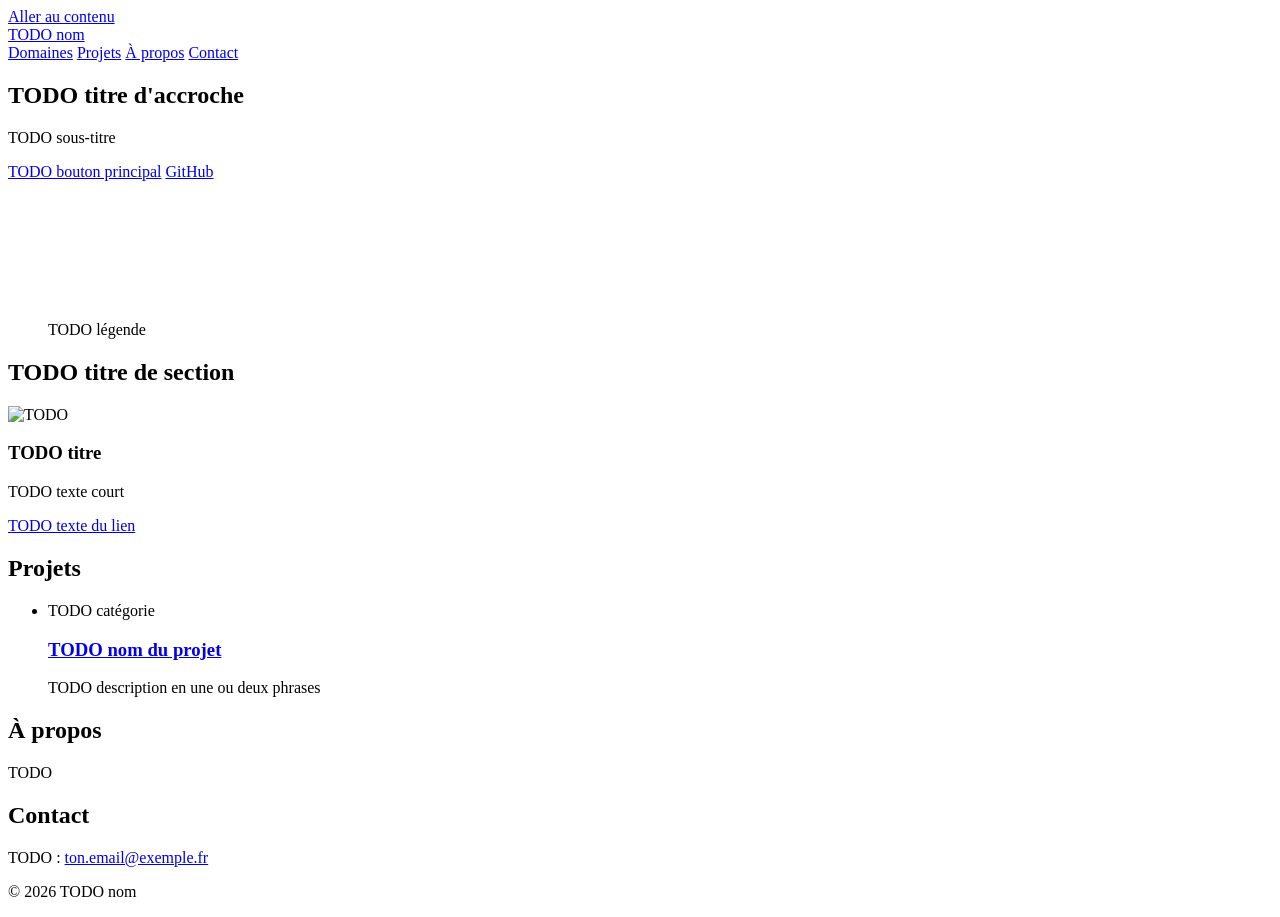
==== index.html @ 0e73bdd8 "first test interface" ====
<!DOCTYPE html>
<html lang="fr">
<head>
  <meta charset="utf-8">
  <meta name="viewport" content="width=device-width, initial-scale=1">
  <!-- TODO : remplace "Ton Prénom" et la description (max ~160 caractères) -->
  <title>Ton Prénom – Développeur C++</title>
  <meta name="description" content="TODO : une phrase qui résume ton profil.">

  <!-- Aperçu lors d'un partage de lien -->
  <meta property="og:type" content="website">
  <meta property="og:title" content="TODO">
  <meta property="og:description" content="TODO">
  <meta property="og:url" content="https://TON-PSEUDO.github.io/">
  <!-- TODO plus tard : image 1200x630 dans images/, puis décommente -->
  <!-- <meta property="og:image" content="https://TON-PSEUDO.github.io/images/apercu.png"> -->

  <link rel="icon" href="images/favicon.svg" type="image/svg+xml">
  <link rel="stylesheet" href="css/style.css">
  <script src="js/main.js" defer></script>
</head>
<body>
  <a class="skip-link" href="#contenu">Aller au contenu</a>

  <header class="site-header">
    <a class="brand" href="#top">TODO nom</a>
    <!-- Chaque href doit correspondre à l'id d'une <section> plus bas -->
    <nav aria-label="Navigation principale">
      <a href="#domaines">Domaines</a>
      <a href="#projets">Projets</a>
      <a href="#a-propos">À propos</a>
      <a href="#contact">Contact</a>
    </nav>
  </header>

  <main id="contenu">

    <!-- ===== HERO ===== -->
    <section id="top" class="hero" aria-labelledby="titre-hero">
      <div class="hero-text">
        <h1 id="titre-hero">TODO titre d'accroche</h1>
        <p class="lead">TODO sous-titre</p>
        <p class="actions">
          <a class="button" href="#projets">TODO bouton principal</a>
          <a class="button button-secondary" href="https://github.com/TON-PSEUDO" rel="noopener">GitHub</a>
        </p>
      </div>
      <figure class="hero-figure">
        <!-- Optionnel : supprime tout le <figure> si tu ne veux pas du triangle -->
        <canvas id="triangle" width="160" height="120" role="img" aria-label="TODO description du canvas"></canvas>
        <figcaption>TODO légende</figcaption>
      </figure>
    </section>

    <!-- ===== DOMAINES (blocs "feature") ===== -->
    <section id="domaines" aria-labelledby="titre-domaines">
      <h2 id="titre-domaines">TODO titre de section</h2>

      <!-- MODÈLE : copie ce bloc <article> autant de fois que nécessaire -->
      <article class="feature">
        <div class="feature-media">
          <!-- TODO : remplace src, et décris l'image dans alt -->
          <img src="images/placeholder.svg" width="1200" height="675" loading="lazy" alt="TODO">
        </div>
        <div class="feature-body">
          <h3>TODO titre</h3>
          <p>TODO texte court</p>
          <p><a class="feature-link" href="projets/TODO-slug/">TODO texte du lien</a></p>
        </div>
      </article>
      <!-- /MODÈLE -->

    </section>

    <!-- ===== PROJETS (cartes) ===== -->
    <section id="projets" aria-labelledby="titre-projets">
      <h2 id="titre-projets">Projets</h2>
      <ul class="cards">

        <!-- MODÈLE : copie ce bloc <li> autant de fois que nécessaire -->
        <li class="card">
          <p class="card-category">TODO catégorie</p>
          <h3 class="card-title"><a href="projets/TODO-slug/">TODO nom du projet</a></h3>
          <p class="card-text">TODO description en une ou deux phrases</p>
        </li>
        <!-- /MODÈLE -->

      </ul>
    </section>

    <!-- ===== À PROPOS ===== -->
    <section id="a-propos" aria-labelledby="titre-apropos">
      <h2 id="titre-apropos">À propos</h2>
      <p>TODO</p>
    </section>

    <!-- ===== CONTACT ===== -->
    <section id="contact" aria-labelledby="titre-contact">
      <h2 id="titre-contact">Contact</h2>
      <p>TODO : <a href="mailto:ton.email@exemple.fr">ton.email@exemple.fr</a></p>
    </section>
  </main>

  <footer class="site-footer">
    <!-- #year est rempli par main.js -->
    <p>© <span id="year">2026</span> TODO nom</p>
  </footer>
</body>
</html>
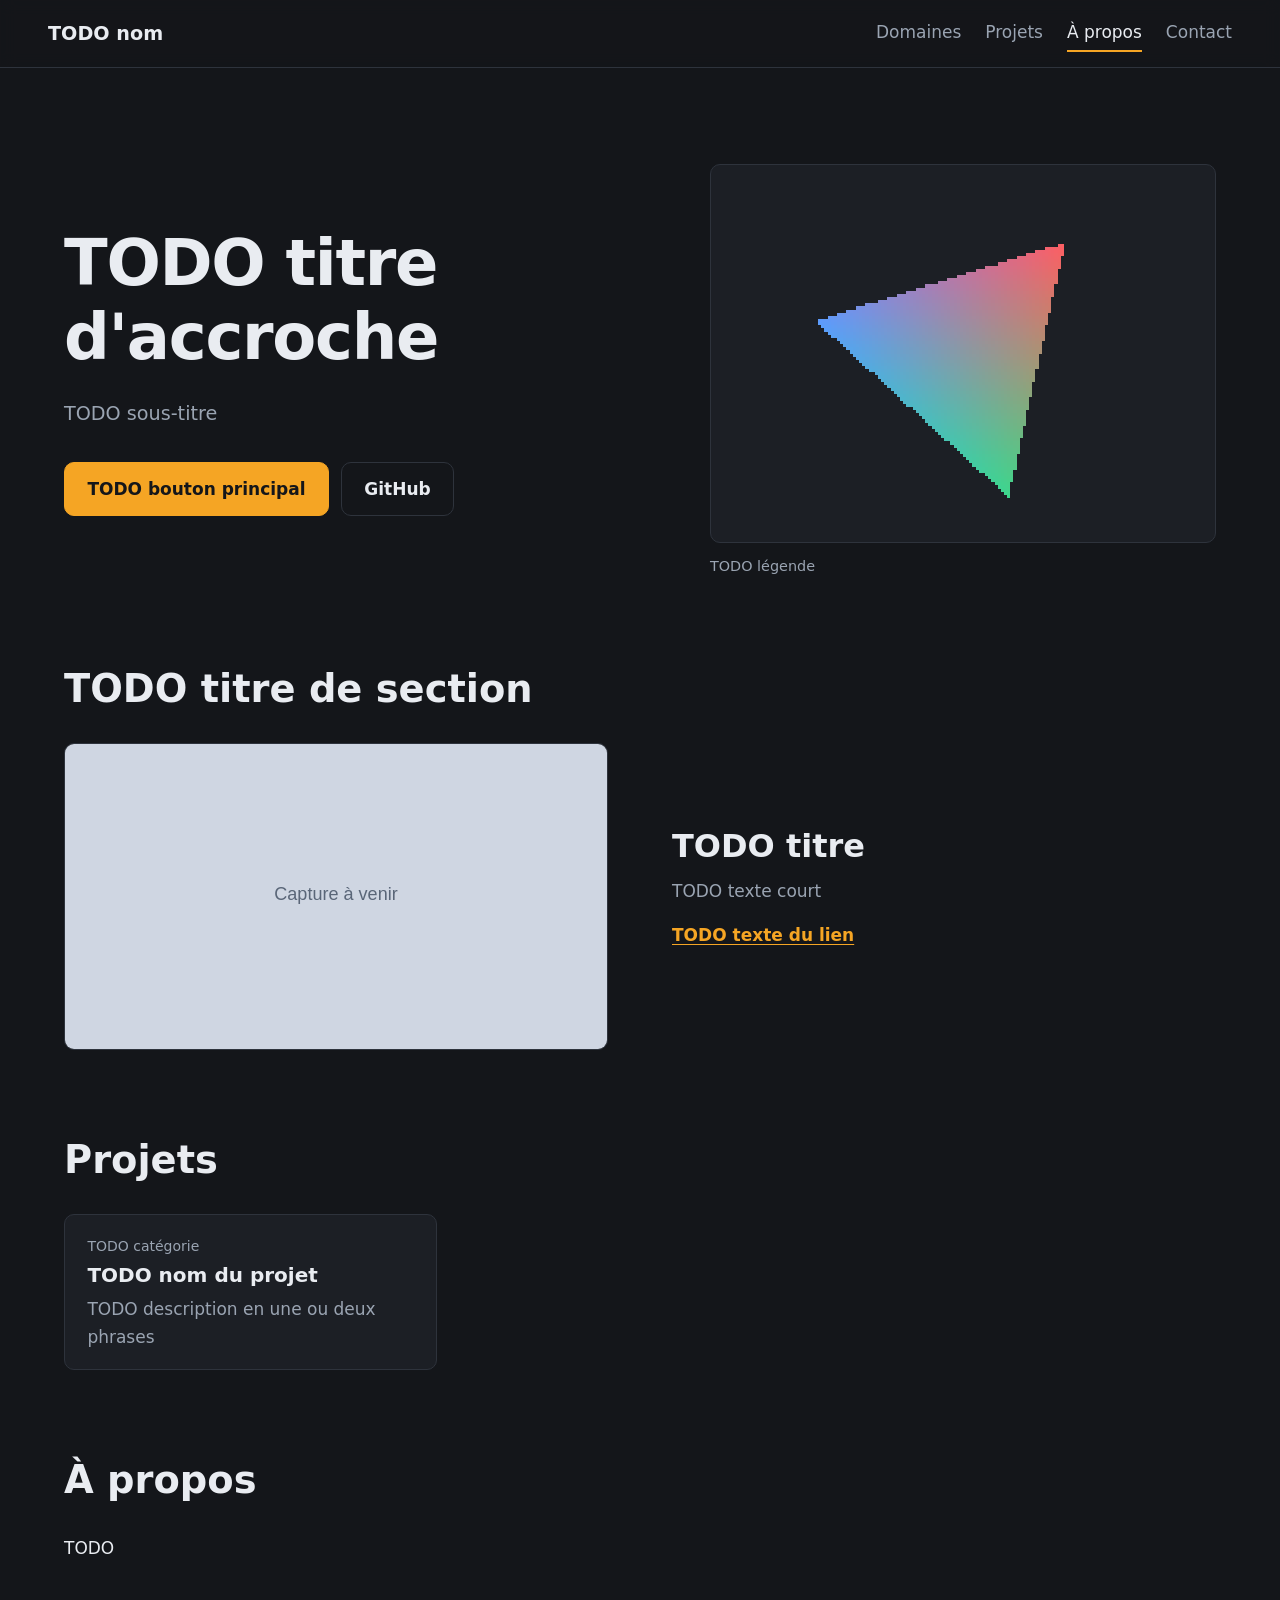
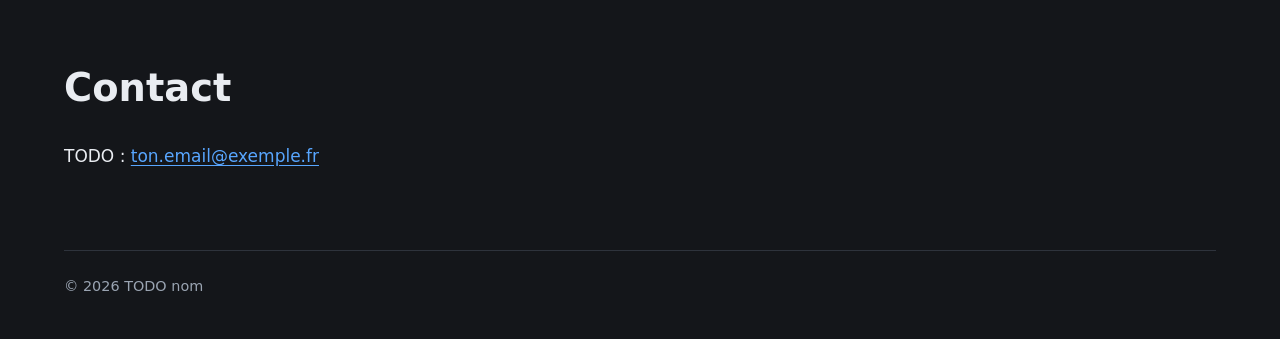
==== commit 4049a1c0: "end of general structure" ====
--- a/index.html
+++ b/index.html
@@ -65,7 +65,7 @@
         <div class="feature-body">
           <h3>TODO titre</h3>
           <p>TODO texte court</p>
-          <p><a class="feature-link" href="projets/TODO-slug/">TODO texte du lien</a></p>
+          <p><a class="feature-link" href="projets/test/index.html">TODO texte du lien</a></p>
         </div>
       </article>
       <!-- /MODÈLE -->
--- a/css/style.css
+++ b/css/style.css
@@ -0,0 +1,417 @@
+/* =====================================================================
+   PALETTE : À REMPLACER par les couleurs de ton design.
+   Tout le reste du fichier n'utilise que ces variables : change-les ici
+   et tout le site suit.
+   ===================================================================== */
+:root {
+  --bg:            #14161a;  /* fond de page */
+  --surface:       #1c1f25;  /* cartes, zones surélevées */
+  --surface-hover: #232730;  /* carte survolée */
+  --border:        #2e333c;  /* bordures et séparateurs */
+  --text:          #e9ecf1;  /* texte principal */
+  --text-muted:    #9aa4b2;  /* texte secondaire, étiquettes */
+  --accent:        #f5a524;  /* boutons, éléments importants */
+  --accent-text:   #14161a;  /* texte posé sur --accent */
+  --link:          #58a6ff;  /* liens dans le texte */
+  --focus:         #58a6ff;  /* anneau de focus clavier */
+
+  /* Couleurs des sommets du triangle (format #rrggbb, lues par main.js) */
+  --vertex-a: #ff5d62;
+  --vertex-b: #3dd68c;
+  --vertex-c: #5b9bff;
+
+  /* Typographie : polices système (aucune requête vers un serveur tiers).
+     Pour une police perso, ajoute un @font-face (fichier dans fonts/)
+     et mets son nom en premier ici. */
+  --font-display: system-ui, -apple-system, "Segoe UI", Roboto, sans-serif;
+  --font-body:    system-ui, -apple-system, "Segoe UI", Roboto, sans-serif;
+
+  /* Mise en page */
+  --gutter: clamp(1.25rem, 5vw, 3rem);
+  --max: 72rem;
+  --radius: 10px;
+}
+
+/* =====================================================================
+   BASE
+   ===================================================================== */
+*, *::before, *::after { box-sizing: border-box; }
+
+html {
+  scroll-behavior: smooth;
+  scroll-padding-top: 5rem; /* évite que l'en-tête collant masque les ancres */
+}
+
+body {
+  margin: 0;
+  background: var(--bg);
+  color: var(--text);
+  font-family: var(--font-body);
+  font-size: 1.0625rem;
+  line-height: 1.65;
+}
+
+h1, h2, h3 {
+  margin: 0;
+  font-family: var(--font-display);
+  line-height: 1.15;
+}
+
+p { margin: 0 0 1rem; }
+
+a { color: var(--link); text-underline-offset: 0.2em; }
+a:hover { text-decoration-thickness: 2px; }
+
+img { max-width: 100%; height: auto; }
+
+:focus-visible {
+  outline: 3px solid var(--focus);
+  outline-offset: 3px;
+  border-radius: 3px;
+}
+
+/* Lien d'évitement : invisible tant qu'il n'a pas le focus */
+.skip-link {
+  position: absolute;
+  left: 1rem;
+  top: -4rem;
+  z-index: 100;
+  padding: 0.6rem 1rem;
+  background: var(--accent);
+  color: var(--accent-text);
+  font-weight: 700;
+  border-radius: var(--radius);
+  text-decoration: none;
+}
+.skip-link:focus { top: 1rem; }
+
+/* =====================================================================
+   EN-TÊTE
+   ===================================================================== */
+.site-header {
+  position: sticky;
+  top: 0;
+  z-index: 10;
+  display: flex;
+  flex-wrap: wrap;
+  justify-content: space-between;
+  align-items: center;
+  gap: 0.5rem 1.5rem;
+  padding: 0.9rem var(--gutter);
+  background: color-mix(in srgb, var(--bg) 90%, transparent);
+  backdrop-filter: blur(8px);
+  border-bottom: 1px solid var(--border);
+}
+
+.brand {
+  font-family: var(--font-display);
+  font-weight: 700;
+  font-size: 1.2rem;
+  color: var(--text);
+  text-decoration: none;
+}
+
+.site-header nav { display: flex; flex-wrap: wrap; gap: 0.25rem 1.5rem; }
+
+.site-header nav a {
+  padding: 0.25rem 0;
+  color: var(--text-muted);
+  text-decoration: none;
+  border-bottom: 2px solid transparent;
+}
+.site-header nav a:hover { color: var(--text); }
+.site-header nav a[aria-current] {
+  color: var(--text);
+  border-bottom-color: var(--accent);
+}
+
+/* =====================================================================
+   MISE EN PAGE DES SECTIONS
+   ===================================================================== */
+main > section,
+.breadcrumb,
+.project-page,
+.pager {
+  width: min(100% - 2 * var(--gutter), var(--max));
+  margin-inline: auto;
+}
+
+main > section { padding-block: clamp(3rem, 7vw, 5.5rem) 0; }
+
+main > section > h2 {
+  font-size: clamp(1.7rem, 3.2vw, 2.4rem);
+  margin-bottom: 2rem;
+}
+
+/* =====================================================================
+   HERO
+   ===================================================================== */
+.hero {
+  display: grid;
+  grid-template-columns: minmax(0, 1.15fr) minmax(0, 1fr);
+  align-items: center;
+  gap: clamp(2rem, 5vw, 4rem);
+  padding-top: clamp(3rem, 8vw, 6rem); /* la classe l'emporte sur main > section */
+}
+
+.hero h1 {
+  font-size: clamp(2.2rem, 5.4vw, 4rem);
+  letter-spacing: -0.02em;
+}
+
+.lead {
+  max-width: 48ch;
+  margin: 1.5rem 0 2rem;
+  color: var(--text-muted);
+  font-size: 1.2rem;
+}
+
+.actions { display: flex; flex-wrap: wrap; gap: 0.75rem; margin: 0; }
+
+.button {
+  display: inline-block;
+  padding: 0.75rem 1.4rem;
+  background: var(--accent);
+  color: var(--accent-text);
+  font-weight: 700;
+  text-decoration: none;
+  border: 1px solid var(--accent);
+  border-radius: var(--radius);
+  transition: filter 0.15s ease;
+}
+.button:hover { filter: brightness(1.1); }
+
+.button-secondary {
+  background: transparent;
+  color: var(--text);
+  border-color: var(--border);
+}
+.button-secondary:hover { border-color: var(--text-muted); filter: none; }
+
+.hero-figure { margin: 0; }
+
+#triangle {
+  display: block;
+  width: 100%;
+  height: auto;
+  aspect-ratio: 4 / 3;
+  image-rendering: pixelated; /* garde les gros pixels nets */
+  background: var(--surface);
+  border: 1px solid var(--border);
+  border-radius: var(--radius);
+}
+
+.hero-figure figcaption {
+  margin-top: 0.75rem;
+  color: var(--text-muted);
+  font-size: 0.9rem;
+}
+
+/* =====================================================================
+   BLOCS "FEATURE" : image + texte, alternance gauche/droite
+   ===================================================================== */
+.feature {
+  display: grid;
+  grid-template-columns: repeat(2, minmax(0, 1fr));
+  align-items: center;
+  gap: clamp(1.5rem, 5vw, 4rem);
+  margin-bottom: clamp(3rem, 7vw, 5rem);
+}
+.feature:last-child { margin-bottom: 0; }
+
+/* :nth-of-type compte uniquement les <article> (le <h2> est ignoré) */
+.feature:nth-of-type(even) .feature-media { order: 2; }
+
+.feature-media img {
+  display: block;
+  width: 100%;
+  border-radius: var(--radius);
+  border: 1px solid var(--border);
+}
+
+.feature-body h3 {
+  font-size: clamp(1.5rem, 2.6vw, 2rem);
+  margin-bottom: 0.75rem;
+}
+.feature-body p { color: var(--text-muted); max-width: 52ch; }
+
+.feature-link {
+  font-weight: 700;
+  color: var(--accent);
+}
+
+/* =====================================================================
+   CARTES DE PROJETS (liste de liens, style documentation)
+   ===================================================================== */
+.cards {
+  list-style: none;
+  margin: 0;
+  padding: 0;
+  display: grid;
+  grid-template-columns: repeat(auto-fill, minmax(min(100%, 19rem), 1fr));
+  gap: 1rem;
+}
+
+.card {
+  position: relative; /* nécessaire pour étendre le lien à toute la carte */
+  padding: 1.25rem 1.4rem 1.1rem;
+  background: var(--surface);
+  border: 1px solid var(--border);
+  border-radius: var(--radius);
+  transition: border-color 0.15s ease, background-color 0.15s ease;
+}
+.card:hover,
+.card:focus-within {
+  background: var(--surface-hover);
+  border-color: var(--accent);
+}
+
+.card-category {
+  margin: 0 0 0.35rem;
+  color: var(--text-muted);
+  font-size: 0.875rem;
+}
+
+.card-title { font-size: 1.25rem; margin-bottom: 0.5rem; }
+.card-title a { color: var(--text); text-decoration: none; }
+.card-title a:hover { text-decoration: underline; }
+
+/* Le lien du titre couvre toute la carte : un seul lien, toute la carte cliquable */
+.card-title a::after {
+  content: "";
+  position: absolute;
+  inset: 0;
+  border-radius: var(--radius);
+}
+/* Quand le lien a le focus, l'anneau entoure la carte entière */
+.card-title a:focus-visible { outline: none; }
+.card:has(.card-title a:focus-visible) {
+  outline: 3px solid var(--focus);
+  outline-offset: 3px;
+}
+
+.card-text { margin: 0; color: var(--text-muted); }
+
+/* =====================================================================
+   PAGE PROJET
+   ===================================================================== */
+.breadcrumb { padding-top: 2rem; font-size: 0.95rem; }
+.breadcrumb ol {
+  display: flex;
+  flex-wrap: wrap;
+  gap: 0.25rem 0.6rem;
+  list-style: none;
+  margin: 0;
+  padding: 0;
+}
+.breadcrumb li + li::before {
+  content: "/";
+  margin-right: 0.6rem;
+  color: var(--text-muted);
+}
+.breadcrumb [aria-current="page"] { color: var(--text-muted); }
+
+.project-page { padding-block: 2rem 1rem; max-width: 52rem; }
+.project-page h1 { font-size: clamp(2rem, 4.5vw, 3rem); }
+.project-page h2 { font-size: 1.6rem; margin: 2.5rem 0 0.75rem; }
+.project-page figure { margin: 2rem 0; }
+.project-page figure img {
+  display: block;
+  width: 100%;
+  border: 1px solid var(--border);
+  border-radius: var(--radius);
+}
+.project-page figcaption {
+  margin-top: 0.5rem;
+  color: var(--text-muted);
+  font-size: 0.9rem;
+}
+
+.tags {
+  display: flex;
+  flex-wrap: wrap;
+  gap: 0.5rem;
+  list-style: none;
+  margin: 0 0 1rem;
+  padding: 0;
+}
+.tags li {
+  padding: 0.15rem 0.7rem;
+  border: 1px solid var(--border);
+  border-radius: 999px;
+  color: var(--text-muted);
+  font-size: 0.875rem;
+}
+
+.toc {
+  margin: 2rem 0;
+  padding: 1rem 1.4rem;
+  background: var(--surface);
+  border: 1px solid var(--border);
+  border-radius: var(--radius);
+}
+.toc-title { margin: 0 0 0.5rem; font-weight: 700; }
+.toc ol { margin: 0; padding-left: 1.2rem; }
+.toc a { color: var(--link); }
+
+.pager {
+  display: flex;
+  justify-content: space-between;
+  gap: 1rem;
+  padding-block: 2rem 0;
+}
+.pager a {
+  max-width: 48%;
+  padding: 0.8rem 1.1rem;
+  color: var(--text);
+  text-decoration: none;
+  border: 1px solid var(--border);
+  border-radius: var(--radius);
+}
+.pager a:hover { border-color: var(--accent); }
+.pager a[rel="next"] { margin-left: auto; text-align: right; }
+
+/* =====================================================================
+   PIED DE PAGE
+   ===================================================================== */
+.site-footer {
+  width: min(100% - 2 * var(--gutter), var(--max));
+  margin: clamp(3rem, 7vw, 5rem) auto 0;
+  padding: 1.5rem 0 2.5rem;
+  border-top: 1px solid var(--border);
+  color: var(--text-muted);
+  font-size: 0.9rem;
+}
+.site-footer p { margin: 0; }
+
+/* =====================================================================
+   PAGE 404
+   ===================================================================== */
+.page-404 {
+  width: min(100% - 2 * var(--gutter), 40rem);
+  margin: 20vh auto 0;
+}
+.page-404 h1 { font-size: clamp(2rem, 5vw, 3rem); margin-bottom: 1rem; }
+
+/* =====================================================================
+   MOBILE
+   ===================================================================== */
+@media (max-width: 760px) {
+  .hero { grid-template-columns: 1fr; }
+
+  .feature { grid-template-columns: 1fr; }
+  /* l'image reste toujours au-dessus du texte */
+  .feature:nth-of-type(even) .feature-media { order: 0; }
+
+  .pager { flex-direction: column; }
+  .pager a { max-width: none; }
+  .pager a[rel="next"] { margin-left: 0; text-align: left; }
+}
+
+/* =====================================================================
+   PRÉFÉRENCES UTILISATEUR
+   ===================================================================== */
+@media (prefers-reduced-motion: reduce) {
+  html { scroll-behavior: auto; }
+  * { transition: none !important; }
+}
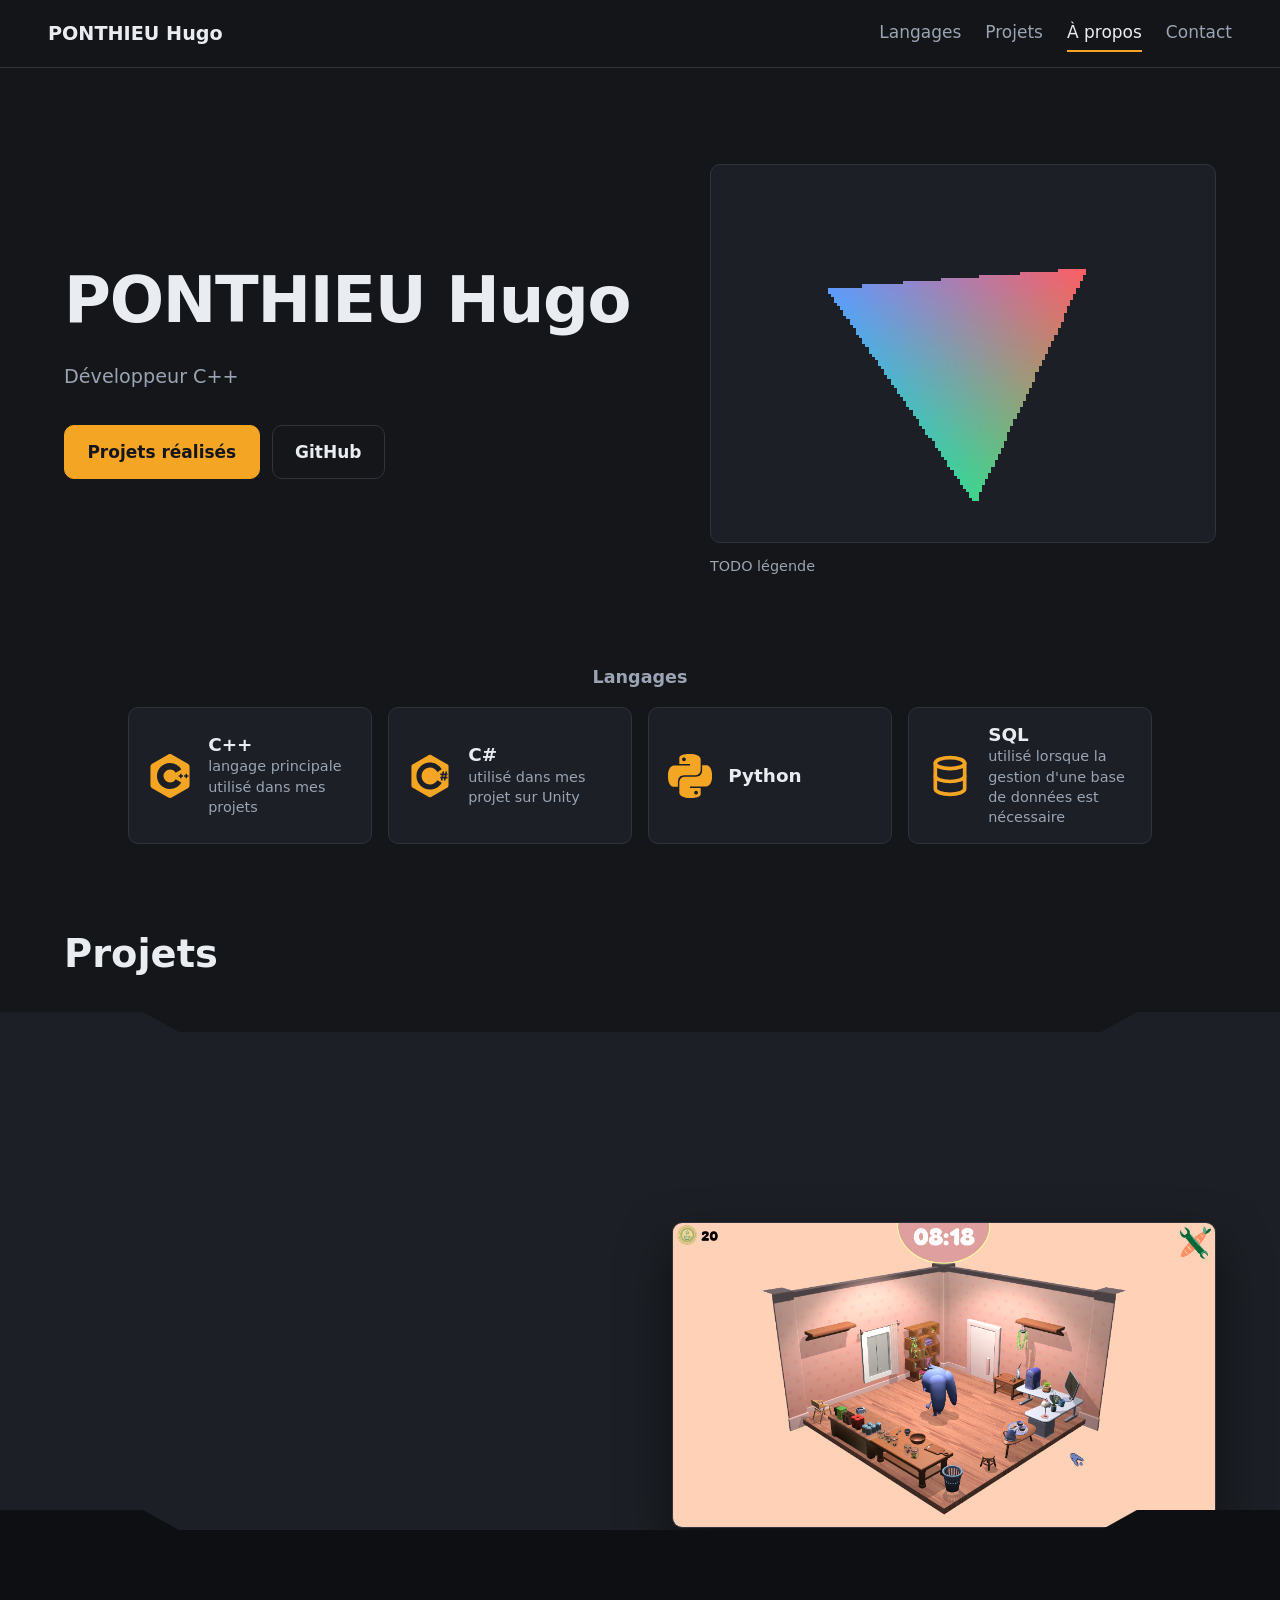
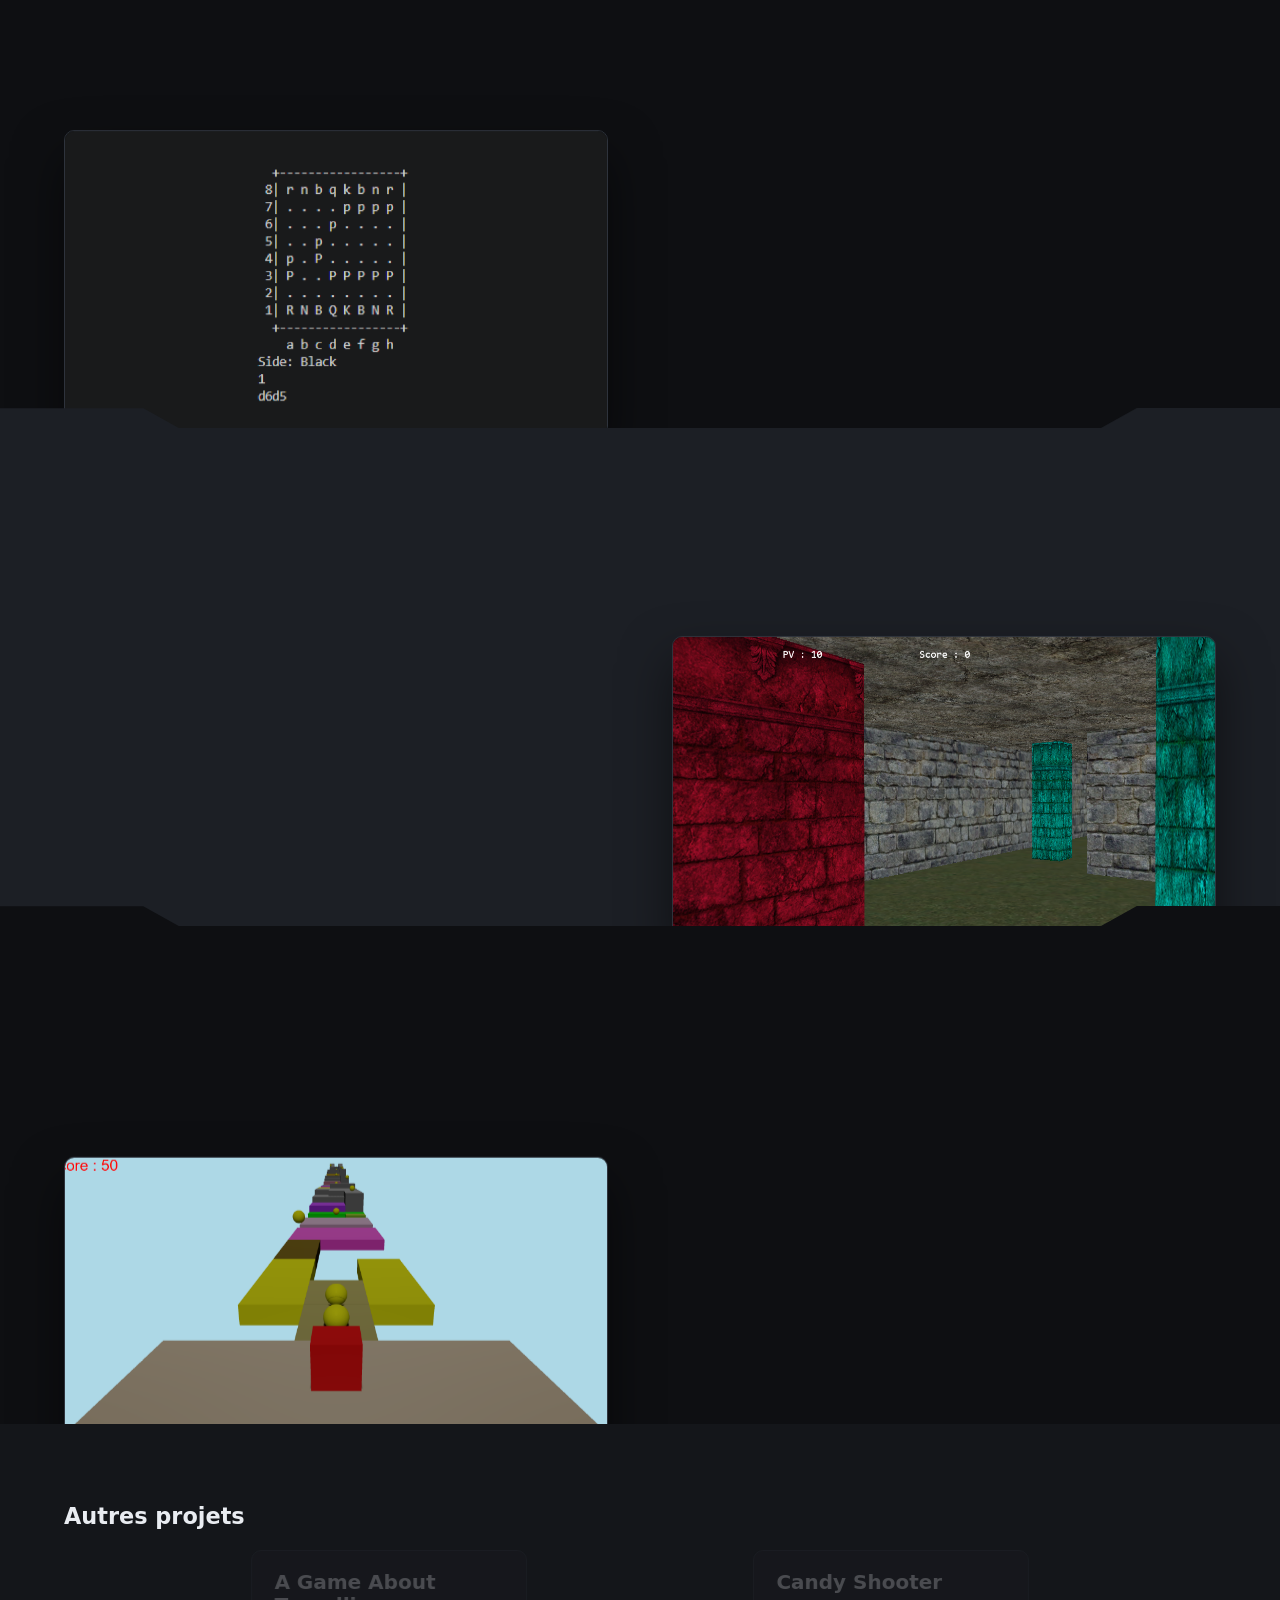
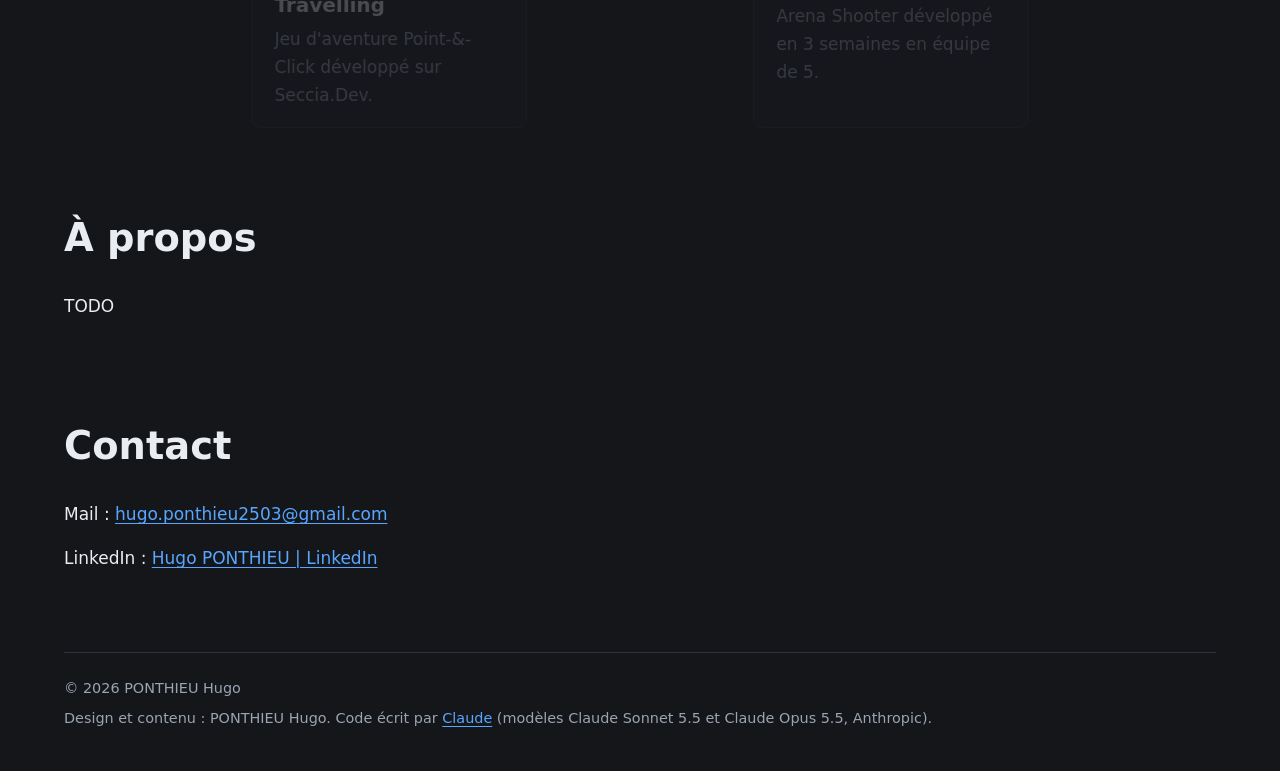
==== commit bd2a4801: "Added projects and improved design" ====
--- a/index.html
+++ b/index.html
@@ -3,15 +3,21 @@
 <head>
   <meta charset="utf-8">
   <meta name="viewport" content="width=device-width, initial-scale=1">
-  <!-- TODO : remplace "Ton Prénom" et la description (max ~160 caractères) -->
-  <title>Ton Prénom – Développeur C++</title>
-  <meta name="description" content="TODO : une phrase qui résume ton profil.">
+  <!-- Nom de la fenêtre dans le navigateur -->
+  <title>PONTHIEU Hugo – Développeur C++</title>
+  <!-- Description de la page sur Google en dessous du titre -->
+  <meta name="description" content="Portfolio d'un jeune développeur principalement C++ qui n'a pas peur d'apprendre ou de s'investir.">
+
+  <!-- Le site est sombre : barres de défilement et champs natifs en sombre aussi -->
+  <meta name="color-scheme" content="dark">
+  <!-- Couleur de la barre du navigateur sur mobile (mets la valeur de --bg) -->
+  <meta name="theme-color" content="#14161a">
 
   <!-- Aperçu lors d'un partage de lien -->
   <meta property="og:type" content="website">
-  <meta property="og:title" content="TODO">
-  <meta property="og:description" content="TODO">
-  <meta property="og:url" content="https://TON-PSEUDO.github.io/">
+  <meta property="og:title" content="Portfolio Développeur C++ - PONTHIEU Hugo">
+  <meta property="og:description" content="Portfolio d'un jeune développeur principalement C++ qui n'a pas peur d'apprendre ou de s'investir.">
+  <meta property="og:url" content="https://ponthieu-hugo.github.io/">
   <!-- TODO plus tard : image 1200x630 dans images/, puis décommente -->
   <!-- <meta property="og:image" content="https://TON-PSEUDO.github.io/images/apercu.png"> -->
 
@@ -23,10 +29,10 @@
   <a class="skip-link" href="#contenu">Aller au contenu</a>
 
   <header class="site-header">
-    <a class="brand" href="#top">TODO nom</a>
+    <a class="brand" href="#top">PONTHIEU Hugo</a>
     <!-- Chaque href doit correspondre à l'id d'une <section> plus bas -->
     <nav aria-label="Navigation principale">
-      <a href="#domaines">Domaines</a>
+      <a href="#langages">Langages</a>
       <a href="#projets">Projets</a>
       <a href="#a-propos">À propos</a>
       <a href="#contact">Contact</a>
@@ -38,11 +44,11 @@
     <!-- ===== HERO ===== -->
     <section id="top" class="hero" aria-labelledby="titre-hero">
       <div class="hero-text">
-        <h1 id="titre-hero">TODO titre d'accroche</h1>
-        <p class="lead">TODO sous-titre</p>
+        <h1 id="titre-hero">PONTHIEU Hugo</h1>
+        <p class="lead">Développeur C++</p>
         <p class="actions">
-          <a class="button" href="#projets">TODO bouton principal</a>
-          <a class="button button-secondary" href="https://github.com/TON-PSEUDO" rel="noopener">GitHub</a>
+          <a class="button" href="#projets">Projets réalisés</a>
+          <a class="button button-secondary" href="https://github.com/PONTHIEU-Hugo" rel="noopener">GitHub</a>
         </p>
       </div>
       <figure class="hero-figure">
@@ -52,58 +58,162 @@
       </figure>
     </section>
 
-    <!-- ===== DOMAINES (blocs "feature") ===== -->
-    <section id="domaines" aria-labelledby="titre-domaines">
-      <h2 id="titre-domaines">TODO titre de section</h2>
-
-      <!-- MODÈLE : copie ce bloc <article> autant de fois que nécessaire -->
-      <article class="feature">
-        <div class="feature-media">
-          <!-- TODO : remplace src, et décris l'image dans alt -->
-          <img src="images/placeholder.svg" width="1200" height="675" loading="lazy" alt="TODO">
-        </div>
-        <div class="feature-body">
-          <h3>TODO titre</h3>
-          <p>TODO texte court</p>
-          <p><a class="feature-link" href="projets/test/index.html">TODO texte du lien</a></p>
-        </div>
-      </article>
-      <!-- /MODÈLE -->
-
-    </section>
-
-    <!-- ===== PROJETS (cartes) ===== -->
+    <!-- ===== LANGAGES (juste sous le hero) ===== -->
+    <section id="langages" aria-labelledby="titre-langages">
+      <h2 id="titre-langages">Langages</h2>
+      <!-- Chaque tuile : logo + nom + une courte précision.
+           Les logos sont écrits directement ici (aucun fichier à charger) ;
+           leur couleur vient de --accent dans le CSS (fill="currentColor").
+           Le nom étant affiché en texte, le logo est décoratif (aria-hidden).
+           Pour ajouter un langage : copie un <li> et remplace le <path>
+           (SVG monochrome, par exemple sur simpleicons.org, en gardant son viewBox). -->
+      <ul class="languages">
+        <li class="language">
+          <svg class="lang-icon" aria-hidden="true" focusable="false"><use href="images/langages.svg#cpp"></use></svg>
+          <span class="language-name">C++</span>
+          <span class="language-note">langage principale utilisé dans mes projets</span>
+        </li>
+        <li class="language">
+          <svg class="lang-icon" aria-hidden="true" focusable="false"><use href="images/langages.svg#csharp"></use></svg>
+          <span class="language-name">C#</span>
+          <span class="language-note">utilisé dans mes projet sur Unity</span>
+        </li>
+        <li class="language">
+          <svg class="lang-icon" aria-hidden="true" focusable="false"><use href="images/langages.svg#python"></use></svg>
+          <span class="language-name">Python</span>
+          <span class="language-note"></span>
+          <!-- TODO: Find a utility for Python -->
+        </li>
+        <li class="language">
+          <svg class="lang-icon" aria-hidden="true" focusable="false"><use href="images/langages.svg#sql"></use></svg>
+          <span class="language-name">SQL</span>
+          <span class="language-note">utilisé lorsque la gestion d'une base de données est nécessaire</span>
+        </li>
+      </ul>
+    </section>
+
+    <!-- ===== PROJETS ===== -->
     <section id="projets" aria-labelledby="titre-projets">
       <h2 id="titre-projets">Projets</h2>
+
+      <!-- Projets phares :
+           chaque projet est une bande pleine largeur, le texte d'un côté,
+           l'image de l'autre (alternance automatique).
+           L'animation au défilement est gérée par js/main.js (classes .feature-*).
+           Toute la bande est cliquable (main.js), le vrai lien reste .feature-more a.
+           Pour en ajouter un : copie un <article class="feature">. -->
+      <div class="features">
+
+        <!-- Tea House -->
+        <article class="feature">
+          <div class="feature-inner">
+            <div class="feature-body">
+              <h3 class="feature-title">Tea House</h3>
+              <p class="feature-text">Jeu produit en 2 mois sur Unity en équipe dans le but de valider notre deuxième année</p>
+              <p class="feature-more"><a href="Projects/TeaHouse/"><span aria-hidden="true">// </span>Voir le projet<span class="visually-hidden"> : Tea House</span></a></p>
+            </div>
+            <div class="feature-media">
+              <span class="feature-flare" aria-hidden="true"></span>
+              <div class="feature-visual">
+                <img src="images/main_project/TeaHouse.webp" width="1200" height="675" loading="lazy" decoding="async"
+                     alt="TODO capture de Tea House">
+              </div>
+            </div>
+          </div>
+        </article>
+
+        <!-- Chessy (data-wip : badge "WIP" à côté du titre, à retirer une fois la page finie) -->
+        <article class="feature" data-wip>
+          <div class="feature-inner">
+            <div class="feature-body">
+              <h3 class="feature-title">Chessy </h3>
+              <p class="feature-text">DSL conçu pour l'optimisation de recherche en profondeur aux échecs </p>
+              <p class="feature-more"><a href="Projects/Chessy/"><span aria-hidden="true">// </span>Voir le projet<span class="visually-hidden"> : Chessy</span></a></p>
+            </div>
+            <div class="feature-media">
+              <span class="feature-flare" aria-hidden="true"></span>
+              <div class="feature-visual">
+                <img src="images/main_project/Chessy.webp" width="1200" height="675" loading="lazy" decoding="async"
+                     alt="TODO capture de Chessy">
+              </div>
+            </div>
+          </div>
+        </article>
+
+        <!-- HLT Engine -->
+        <article class="feature">
+          <div class="feature-inner">
+            <div class="feature-body">
+              <h3 class="feature-title">HLT Engine</h3>
+              <p class="feature-text">Moteur custom dans le but d'apprendre le rendu DirectX12 et le fonctionnement d'ECS</p>
+              <p class="feature-more"><a href="Projects/HLT_Engine/"><span aria-hidden="true">// </span>Voir le projet<span class="visually-hidden"> : HLT Engine</span></a></p>
+            </div>
+            <div class="feature-media">
+              <span class="feature-flare" aria-hidden="true"></span>
+              <div class="feature-visual">
+                <img src="images/main_project/HLT_Engine.webp" width="1200" height="675" loading="lazy" decoding="async"
+                     alt="TODO capture du rendu HLT Engine">
+              </div>
+            </div>
+          </div>
+        </article>
+
+        <!-- Runner -->
+        <article class="feature">
+          <div class="feature-inner">
+            <div class="feature-body">
+              <h3 class="feature-title">Runner</h3>
+              <p class="feature-text">Runner basique avec génération de chemin aléatoire</p>
+              <p class="feature-more"><a href="Projects/Runner/"><span aria-hidden="true">// </span>Voir le projet<span class="visually-hidden"> : Runner</span></a></p>
+            </div>
+            <div class="feature-media">
+              <span class="feature-flare" aria-hidden="true"></span>
+              <div class="feature-visual">
+                <img src="images/main_project/Runner.webp" width="1200" height="675" loading="lazy" decoding="async"
+                     alt="TODO exemple de TODO">
+              </div>
+            </div>
+          </div>
+        </article>
+
+      </div>
+
+      <!-- Autres projets : grille de boxes, la dernière ligne incomplète est centrée.
+           Le nombre de colonnes se règle avec --cols dans le CSS (.cards).
+           Pour en ajouter un : copie un <li class="card">. -->
+      <h3 class="projects-subtitle">Autres projets</h3>
       <ul class="cards">
-
-        <!-- MODÈLE : copie ce bloc <li> autant de fois que nécessaire -->
+        <!-- TODO: Find project to add in this section -->
         <li class="card">
-          <p class="card-category">TODO catégorie</p>
-          <h3 class="card-title"><a href="projets/TODO-slug/">TODO nom du projet</a></h3>
-          <p class="card-text">TODO description en une ou deux phrases</p>
-        </li>
-        <!-- /MODÈLE -->
-
+          <h4 class="card-title"><a href="Projects/A_Game_About_Travelling/">A Game About Travelling</a></h4>
+          <p class="card-text">Jeu d'aventure Point-&-Click développé sur Seccia.Dev.</p>
+        </li>
+        <li class="card">
+          <h4 class="card-title"><a href="Projects/Candy Shooter/">Candy Shooter</a></h4>
+          <p class="card-text">Arena Shooter développé en 3 semaines en équipe de 5.</p>
+        </li>
       </ul>
     </section>
 
     <!-- ===== À PROPOS ===== -->
     <section id="a-propos" aria-labelledby="titre-apropos">
       <h2 id="titre-apropos">À propos</h2>
+      <!-- TODO: Ajouter une photo ou un logo et faire une description -->
       <p>TODO</p>
     </section>
 
     <!-- ===== CONTACT ===== -->
     <section id="contact" aria-labelledby="titre-contact">
       <h2 id="titre-contact">Contact</h2>
-      <p>TODO : <a href="mailto:ton.email@exemple.fr">ton.email@exemple.fr</a></p>
+      <p>Mail : <a href="mailto:hugo.ponthieu2503@gmail.com">hugo.ponthieu2503@gmail.com</a></p>
+      <p>LinkedIn : <a href="https://www.linkedin.com/in/hugo-ponthieu-1b286b339" rel="noopener">Hugo PONTHIEU | LinkedIn</a></p>
     </section>
   </main>
 
   <footer class="site-footer">
     <!-- #year est rempli par main.js -->
-    <p>© <span id="year">2026</span> TODO nom</p>
+    <p>© <span id="year">2026</span> PONTHIEU Hugo</p>
+    <p class="credit">Design et contenu : PONTHIEU Hugo. Code écrit par <a href="https://www.anthropic.com/claude" rel="noopener">Claude</a> (modèles Claude Sonnet 5.5 et Claude Opus 5.5, Anthropic).</p>
   </footer>
 </body>
-</html>
+</html>
--- a/css/style.css
+++ b/css/style.css
@@ -15,14 +15,21 @@
   --link:          #58a6ff;  /* liens dans le texte */
   --focus:         #58a6ff;  /* anneau de focus clavier */
 
+  /* Projets phares (bandes pleine largeur) */
+  --band-a:        var(--surface); /* fond des bandes 1, 3, 5... */
+  --band-b:        color-mix(in srgb, var(--bg) 70%, #000); /* fond des bandes 2, 4, 6... */
+  --feature-title: var(--accent);  /* grand titre en capitales */
+  --flare:         #22c3d6;        /* halo lumineux derrière l'image */
+
   /* Couleurs des sommets du triangle (format #rrggbb, lues par main.js) */
   --vertex-a: #ff5d62;
   --vertex-b: #3dd68c;
   --vertex-c: #5b9bff;
 
   /* Typographie : polices système (aucune requête vers un serveur tiers).
-     Pour une police perso, ajoute un @font-face (fichier dans fonts/)
-     et mets son nom en premier ici. */
+     Pour une police perso (par exemple Rajdhani, sous licence libre OFL),
+     mets le fichier .woff2 dans fonts/, déclare-le avec @font-face
+     et mets son nom en premier dans --font-display. */
   --font-display: system-ui, -apple-system, "Segoe UI", Roboto, sans-serif;
   --font-body:    system-ui, -apple-system, "Segoe UI", Roboto, sans-serif;
 
@@ -30,6 +37,35 @@
   --gutter: clamp(1.25rem, 5vw, 3rem);
   --max: 72rem;
   --radius: 10px;
+
+  /* Animations au défilement (lues par main.js)
+     --fx-rise      : projets phares, distance de montée de l'image et du texte
+     --fx-scrub     : retard de l'image et des cartes sur le défilement, en secondes (0 = aucun)
+     --fx-card-rise : autres projets, montée de la carte du centre
+     --fx-slide     : autres projets, glissement des cartes latérales (multiplié par
+                      leur rang : la 2e carte en partant du centre vient 2x plus loin) */
+  --fx-rise: 300px;
+  --fx-scrub: 1;
+  --fx-card-rise: 120px;
+  --fx-slide: 140px;
+}
+
+/* Déclarer le type des distances permet au navigateur de la convertir en px :
+   tu peux donc écrire 18rem ou 30vh, main.js recevra toujours des pixels. */
+@property --fx-rise {
+  syntax: "<length>";
+  inherits: true;
+  initial-value: 300px;
+}
+@property --fx-card-rise {
+  syntax: "<length>";
+  inherits: true;
+  initial-value: 120px;
+}
+@property --fx-slide {
+  syntax: "<length>";
+  inherits: true;
+  initial-value: 140px;
 }
 
 /* =====================================================================
@@ -51,7 +87,11 @@
   line-height: 1.65;
 }
 
-h1, h2, h3 {
+/* Les bandes des projets phares prennent toute la largeur de l'écran :
+   on coupe ce qui dépasse horizontalement pour éviter un défilement latéral. */
+main { overflow-x: clip; }
+
+h1, h2, h3, h4 {
   margin: 0;
   font-family: var(--font-display);
   line-height: 1.15;
@@ -68,6 +108,19 @@
   outline: 3px solid var(--focus);
   outline-offset: 3px;
   border-radius: 3px;
+}
+
+/* Texte lu par les lecteurs d'écran mais invisible à l'écran */
+.visually-hidden {
+  position: absolute;
+  width: 1px;
+  height: 1px;
+  margin: -1px;
+  padding: 0;
+  overflow: hidden;
+  clip-path: inset(50%);
+  white-space: nowrap;
+  border: 0;
 }
 
 /* Lien d'évitement : invisible tant qu'il n'a pas le focus */
@@ -130,6 +183,7 @@
    ===================================================================== */
 main > section,
 .breadcrumb,
+.project-hero,
 .project-page,
 .pager {
   width: min(100% - 2 * var(--gutter), var(--max));
@@ -208,51 +262,249 @@
 }
 
 /* =====================================================================
-   BLOCS "FEATURE" : image + texte, alternance gauche/droite
-   ===================================================================== */
+   LANGAGES : bandeau de logos (couleur = --accent)
+   ===================================================================== */
+#langages > h2 {
+  margin-bottom: 1.25rem;
+  text-align: center;
+  font-size: 1.1rem;
+  color: var(--text-muted);
+}
+
+/* Tuiles : logo à gauche, nom et précision à droite.
+   4 colonnes sur grand écran, moins quand la place manque (auto-fit). */
+.languages {
+  list-style: none;
+  margin: 0 auto;
+  padding: 0;
+  max-width: 64rem;
+  display: grid;
+  grid-template-columns: repeat(auto-fit, minmax(13.5rem, 1fr));
+  gap: 1rem;
+}
+
+.language {
+  display: grid;
+  grid-template-columns: auto 1fr;
+  grid-template-areas:
+    "icon name"
+    "icon note";
+  align-items: center;
+  column-gap: 1rem;
+  padding: 1rem 1.2rem;
+  background: var(--surface);
+  border: 1px solid var(--border);
+  border-radius: var(--radius);
+  transition: border-color 0.15s ease;
+}
+.language:hover { border-color: var(--accent); }
+
+/* Les logos viennent du sprite images/langages.svg (<use href="...#id">).
+   Leur couleur suit "color" : les symboles utilisent currentColor. */
+.lang-icon {
+  grid-area: icon;
+  display: block;
+  width: 2.75rem;
+  height: 2.75rem;
+  color: var(--accent);
+}
+
+.language-name {
+  grid-area: name;
+  align-self: end;
+  font-family: var(--font-display);
+  font-size: 1.15rem;
+  font-weight: 700;
+  line-height: 1.2;
+}
+
+.language-note {
+  grid-area: note;
+  align-self: start;
+  color: var(--text-muted);
+  font-size: 0.9rem;
+  line-height: 1.4;
+}
+
+/* =====================================================================
+   PROJETS PHARES : bandes pleine largeur
+   - chaque projet est une bande pleine largeur, de couleur alternée ;
+   - deux encoches biseautées montent dans la bande précédente ;
+   - l'image est une capture d'écran encadrée, alignée sur le texte ;
+   - un halo lumineux éclaire l'arrière de la capture ;
+   - main.js fait monter l'image, le halo et le texte pendant le défilement.
+   ===================================================================== */
+.features {
+  /* Sortie du conteneur centré pour occuper toute la largeur de l'écran */
+  margin-inline: calc(50% - 50vw);
+  margin-top: 3.5rem;
+}
+
 .feature {
+  --tab-height: 1.25rem;                     /* hauteur des encoches */
+  --tab-width: clamp(4.5rem, 14vw, 12.5rem); /* largeur des encoches */
+
+  position: relative;
+  background: var(--band-a);
+}
+.feature:nth-of-type(even) { background: var(--band-b); }
+
+/* Encoches : prennent la couleur de leur bande et montent dans la précédente */
+.feature::before,
+.feature::after {
+  content: "";
+  position: absolute;
+  bottom: 100%;
+  z-index: 1;
+  width: var(--tab-width);
+  height: var(--tab-height);
+  background: inherit;
+  clip-path: polygon(0 0, 80% 0, 100% 100%, 0 100%);
+  pointer-events: none;
+}
+.feature::before { left: 0; }
+.feature::after  { right: 0; transform: scaleX(-1); }
+
+.feature-inner {
+  width: min(100% - 2 * var(--gutter), var(--max));
+  margin-inline: auto;
   display: grid;
-  grid-template-columns: repeat(2, minmax(0, 1fr));
-  align-items: center;
-  gap: clamp(1.5rem, 5vw, 4rem);
-  margin-bottom: clamp(3rem, 7vw, 5rem);
-}
-.feature:last-child { margin-bottom: 0; }
-
-/* :nth-of-type compte uniquement les <article> (le <h2> est ignoré) */
-.feature:nth-of-type(even) .feature-media { order: 2; }
-
-.feature-media img {
+  grid-template-columns: minmax(0, 1fr) minmax(0, 1fr);
+  grid-template-areas: "body media";
+  align-items: center; /* texte et image centrés sur le même axe */
+  column-gap: clamp(2rem, 5vw, 4rem);
+  padding-block: clamp(3.5rem, 8vw, 6rem);
+  /* Coupe verticalement : l'image et le texte "sortent" du bas de la bande
+     pendant l'animation, sans jamais déborder sur la bande suivante. */
+  overflow-x: visible;
+  overflow-y: clip;
+}
+.feature:nth-of-type(even) .feature-inner { grid-template-areas: "media body"; }
+
+/* --- Texte --- */
+.feature-body { grid-area: body; }
+/* Bandes impaires : image à droite, texte aligné vers l'image */
+.feature:nth-of-type(odd) .feature-body { text-align: end; }
+.feature:nth-of-type(odd) .feature-text { margin-left: auto; }
+
+.feature-kicker {
+  margin: 0;
+  color: var(--text-muted);
+  font-size: 0.95rem;
+  font-weight: 700;
+  letter-spacing: 0.12em;
+  text-transform: uppercase;
+}
+
+.feature-title {
+  margin: 0.2rem 0 1rem;
+  color: var(--feature-title);
+  font-size: clamp(2.2rem, 5vw, 4rem);
+  line-height: 1;
+  letter-spacing: -0.02em;
+  text-transform: uppercase;
+  hyphens: auto;
+}
+
+.feature-text {
+  max-width: 40ch;
+  margin: 0;
+  color: var(--text-muted);
+  font-size: 1.15rem;
+}
+
+.feature-more { margin: 2rem 0 0; }
+.feature-more a {
+  color: var(--text-muted);
+  font-size: 0.95rem;
+  font-weight: 700;
+  letter-spacing: 0.08em;
+  text-transform: uppercase;
+  text-decoration: none;
+  transition: color 0.15s ease;
+}
+
+/* --- Capture d'écran et halo --- */
+.feature-media {
+  grid-area: media;
+  position: relative;
+}
+
+/* Halo : lueur douce qui déborde derrière la capture */
+.feature-flare {
+  position: absolute;
+  inset: -25% -15%;
+  background: radial-gradient(closest-side,
+              color-mix(in srgb, var(--flare) 40%, transparent),
+              transparent);
+  pointer-events: none;
+}
+
+.feature-visual { position: relative; } /* passe devant le halo */
+
+/* Toutes les captures ont le même format (16:9), quelle que soit leur taille
+   d'origine : object-fit recadre au centre sans déformer. */
+.feature-visual img {
   display: block;
   width: 100%;
-  border-radius: var(--radius);
+  aspect-ratio: 16 / 9;
+  object-fit: cover;
+  background: var(--bg);
   border: 1px solid var(--border);
-}
-
-.feature-body h3 {
-  font-size: clamp(1.5rem, 2.6vw, 2rem);
-  margin-bottom: 0.75rem;
-}
-.feature-body p { color: var(--text-muted); max-width: 52ch; }
-
-.feature-link {
-  font-weight: 700;
-  color: var(--accent);
+  border-radius: var(--radius);
+  box-shadow: 0 24px 50px rgb(0 0 0 / 0.5);
+  transition: transform 0.3s ease, border-color 0.3s ease;
+}
+
+/* Variante : capture affichée en entier, sans recadrage.
+   Pour une image qui n'est pas en 16:9 (ex. une console) : on garde le cadre 16:9,
+   l'image est centrée dedans et les bandes vides prennent la couleur --visual-bg
+   (mets celle du fond de ta capture pour qu'elles se fondent dedans).
+   Usage : <div class="feature-visual feature-visual--contain" style="--visual-bg: #0c0c0c"> */
+.feature-visual--contain img {
+  object-fit: contain;
+  background: var(--visual-bg, var(--bg));
+}
+
+/* --- Survol : toute la bande est cliquable (classe ajoutée par main.js) --- */
+.feature.is-clickable { cursor: pointer; }
+.feature.is-clickable:hover .feature-visual img {
+  transform: translateY(-8px);
+  border-color: var(--accent);
+}
+.feature.is-clickable:hover .feature-more a,
+.feature-more a:hover,
+.feature-more a:focus-visible { color: var(--accent); }
+
+/* Les éléments animés par main.js : le navigateur prépare leur calque à l'avance */
+.feature-visual,
+.feature-flare,
+.feature-body { will-change: transform, opacity; }
+
+.projects-subtitle {
+  font-size: 1.4rem;
+  margin: clamp(3.5rem, 7vw, 5rem) 0 1.25rem;
 }
 
 /* =====================================================================
    CARTES DE PROJETS (liste de liens, style documentation)
    ===================================================================== */
 .cards {
+  --cols: 4;     /* nombre de colonnes sur grand écran : mets 5 pour 5 colonnes */
+  --gap: 1rem;
+  display: flex;
+  flex-wrap: wrap;
+  justify-content: center; /* centre aussi la dernière ligne si elle est incomplète */
+  gap: var(--gap);
   list-style: none;
   margin: 0;
   padding: 0;
-  display: grid;
-  grid-template-columns: repeat(auto-fill, minmax(min(100%, 19rem), 1fr));
-  gap: 1rem;
-}
-
+}
+
+/* Les cartes sont animées ligne par ligne par main.js (effet d'assemblage) */
 .card {
+  will-change: transform, opacity;
+  flex: 0 0 calc((100% - (var(--cols) - 1) * var(--gap)) / var(--cols));
   position: relative; /* nécessaire pour étendre le lien à toute la carte */
   padding: 1.25rem 1.4rem 1.1rem;
   background: var(--surface);
@@ -264,12 +516,6 @@
 .card:focus-within {
   background: var(--surface-hover);
   border-color: var(--accent);
-}
-
-.card-category {
-  margin: 0 0 0.35rem;
-  color: var(--text-muted);
-  font-size: 0.875rem;
 }
 
 .card-title { font-size: 1.25rem; margin-bottom: 0.5rem; }
@@ -372,6 +618,223 @@
 .pager a[rel="next"] { margin-left: auto; text-align: right; }
 
 /* =====================================================================
+   PAGE PROJET : EN-TÊTE (galerie + panneau d'infos)
+   ===================================================================== */
+.project-hero { padding-top: 1.5rem; }
+.project-hero h1 {
+  font-size: clamp(2rem, 4.5vw, 3rem);
+  margin-bottom: 1.25rem;
+}
+
+.project-top {
+  display: grid;
+  grid-template-columns: minmax(0, 2fr) minmax(0, 1fr);
+  gap: 1.5rem;
+  align-items: start;
+}
+
+/* --- Galerie --- */
+.gallery { min-width: 0; } /* laisse la bande de miniatures défiler au lieu d'élargir la page */
+
+.gallery-stage { position: relative; }
+
+.gallery-viewer {
+  aspect-ratio: 16 / 9;
+  overflow: hidden;
+  background: #000; /* bandes noires si un média n'est pas en 16:9 */
+  border: 1px solid var(--border);
+  border-radius: var(--radius);
+}
+
+.gallery-viewer > img,
+.gallery-viewer > iframe,
+.gallery-play,
+.gallery-play img {
+  display: block;
+  width: 100%;
+  height: 100%;
+  border: 0;
+}
+.gallery-viewer > img,
+.gallery-play img { object-fit: contain; }
+
+/* Petit fondu à chaque changement de média */
+.gallery-viewer > * { animation: gallery-in 0.25s ease; }
+@keyframes gallery-in { from { opacity: 0; } }
+
+/* Aperçu de la vidéo : image + bouton lecture (YouTube ne se charge qu'au clic) */
+.gallery-play {
+  position: relative;
+  padding: 0;
+  background: none;
+  cursor: pointer;
+}
+.gallery-play::before { /* rond */
+  content: "";
+  position: absolute;
+  left: 50%;
+  top: 50%;
+  width: 5rem;
+  height: 5rem;
+  translate: -50% -50%;
+  border: 2px solid #fff;
+  border-radius: 50%;
+  background: rgb(0 0 0 / 0.55);
+  transition: background-color 0.15s ease, scale 0.15s ease;
+}
+.gallery-play::after { /* triangle */
+  content: "";
+  position: absolute;
+  left: 50%;
+  top: 50%;
+  translate: -35% -50%;
+  border-left: 1.6rem solid #fff;
+  border-top: 1rem solid transparent;
+  border-bottom: 1rem solid transparent;
+}
+.gallery-play:hover::before,
+.gallery-play:focus-visible::before { background: var(--accent); scale: 1.08; }
+.gallery-play:focus-visible { outline-offset: -4px; }
+
+/* Flèches précédent / suivant, visibles au survol ou au clavier */
+.gallery-nav {
+  position: absolute;
+  top: 50%;
+  translate: 0 -50%;
+  width: 2.75rem;
+  height: 4rem;
+  padding: 0;
+  border: 0;
+  border-radius: var(--radius);
+  background: rgb(0 0 0 / 0.5);
+  color: #fff;
+  font-size: 2rem;
+  line-height: 1;
+  cursor: pointer;
+  opacity: 0;
+  transition: opacity 0.15s ease, background-color 0.15s ease;
+}
+.gallery-prev { left: 0.6rem; }
+.gallery-next { right: 0.6rem; }
+.gallery-stage:hover .gallery-nav,
+.gallery-nav:focus-visible { opacity: 1; }
+.gallery-nav:hover { background: rgb(0 0 0 / 0.75); }
+
+/* Bande de miniatures : une ligne qui défile horizontalement */
+.gallery-thumbs {
+  display: flex;
+  gap: 0.6rem;
+  margin: 0.7rem 0 0;
+  padding: 0 0 0.4rem;
+  list-style: none;
+  overflow-x: auto;
+  scroll-snap-type: x proximity;
+  scrollbar-width: thin;
+  scrollbar-color: var(--border) transparent;
+}
+.gallery-thumbs li { flex: 0 0 auto; scroll-snap-align: start; }
+
+.gallery-thumb {
+  position: relative;
+  display: block;
+  width: 7.5rem;
+  aspect-ratio: 16 / 9;
+  overflow: hidden;
+  border: 2px solid transparent;
+  border-radius: 6px;
+  background: #000;
+  opacity: 0.6;
+  transition: opacity 0.15s ease, border-color 0.15s ease;
+}
+.gallery-thumb img {
+  display: block;
+  width: 100%;
+  height: 100%;
+  object-fit: cover;
+}
+.gallery-thumb:hover,
+.gallery-thumb:focus-visible { opacity: 1; }
+.gallery-thumb[aria-current] {
+  opacity: 1;
+  border-color: var(--accent);
+}
+.gallery-thumb:focus-visible { outline-offset: 2px; }
+
+/* Miniature de vidéo : petit triangle par-dessus */
+.gallery-thumb--video::after {
+  content: "";
+  position: absolute;
+  left: 50%;
+  top: 50%;
+  translate: -35% -50%;
+  border-left: 0.9rem solid #fff;
+  border-top: 0.55rem solid transparent;
+  border-bottom: 0.55rem solid transparent;
+  filter: drop-shadow(0 1px 3px rgb(0 0 0 / 0.8));
+}
+
+/* Un seul média : ni flèches ni bande (classe ajoutée par main.js) */
+.gallery.is-single .gallery-nav,
+.gallery.is-single .gallery-thumbs { display: none; }
+
+/* --- Panneau d'infos --- */
+.project-info {
+  overflow: hidden;
+  background: var(--surface);
+  border: 1px solid var(--border);
+  border-radius: var(--radius);
+}
+
+.project-info-cover {
+  display: block;
+  width: 100%;
+  aspect-ratio: 16 / 9;
+  object-fit: cover;
+  border-bottom: 1px solid var(--border);
+}
+
+.project-info-body { padding: 1.1rem 1.25rem 1.25rem; }
+
+.project-info-lead {
+  margin: 0 0 1rem;
+  color: var(--text-muted);
+  font-size: 1rem;
+}
+
+.project-facts {
+  display: grid;
+  grid-template-columns: auto 1fr;
+  gap: 0.45rem 1rem;
+  margin: 0 0 1.1rem;
+  font-size: 0.92rem;
+}
+.project-facts dt { color: var(--text-muted); }
+.project-facts dd { margin: 0; }
+
+.project-info .tags { margin-bottom: 1.1rem; }
+
+.project-info-cta {
+  display: block;
+  text-align: center;
+}
+.project-info-note {
+  margin: 0;
+  color: var(--text-muted);
+  font-size: 0.9rem;
+  font-style: italic;
+}
+
+/* Le texte du projet, sous l'en-tête : même largeur que la galerie + le panneau,
+   alignés sur les mêmes bords. Les paragraphes restent limités à ~75 caractères
+   par ligne, au-delà la lecture devient pénible (l'œil perd la ligne suivante). */
+.project-hero + .project-page {
+  max-width: var(--max);
+  padding-top: 2.5rem;
+}
+.project-hero + .project-page p,
+.project-hero + .project-page li { max-width: 75ch; }
+
+/* =====================================================================
    PIED DE PAGE
    ===================================================================== */
 .site-footer {
@@ -383,6 +846,7 @@
   font-size: 0.9rem;
 }
 .site-footer p { margin: 0; }
+.site-footer p + p { margin-top: 0.4rem; }
 
 /* =====================================================================
    PAGE 404
@@ -397,11 +861,29 @@
    MOBILE
    ===================================================================== */
 @media (max-width: 760px) {
+  :root {                     /* mouvements plus courts sur petit écran */
+    --fx-rise: 160px;
+    --fx-slide: 80px;
+  }
+
   .hero { grid-template-columns: 1fr; }
 
-  .feature { grid-template-columns: 1fr; }
-  /* l'image reste toujours au-dessus du texte */
-  .feature:nth-of-type(even) .feature-media { order: 0; }
+  /* Projets phares : texte au-dessus, capture en dessous */
+  .feature-inner,
+  .feature:nth-of-type(even) .feature-inner {
+    grid-template-columns: 1fr;
+    grid-template-areas: "body" "media";
+  }
+  .feature-inner { row-gap: 2rem; padding-block: 3rem; }
+  .feature:nth-of-type(odd) .feature-body { text-align: start; }
+  .feature:nth-of-type(odd) .feature-text { margin-left: 0; }
+
+  /* Page projet : galerie au-dessus, puis panneau d'infos (sans son image d'en-tête,
+     qui ferait doublon avec la galerie) */
+  .project-top { grid-template-columns: minmax(0, 1fr); }
+  .project-info-cover { display: none; }
+  .gallery-thumb { width: 6rem; }
+  .gallery-nav { opacity: 1; width: 2.25rem; height: 3.25rem; } /* pas de survol au doigt */
 
   .pager { flex-direction: column; }
   .pager a { max-width: none; }
@@ -409,9 +891,72 @@
 }
 
 /* =====================================================================
+   GRILLE DES AUTRES PROJETS : moins de colonnes sur petit écran
+   ===================================================================== */
+@media (max-width: 1100px) { .cards { --cols: 3; } }
+@media (max-width: 760px)  { .cards { --cols: 2; } }
+@media (max-width: 520px)  { .cards { --cols: 1; } }
+
+/* =====================================================================
    PRÉFÉRENCES UTILISATEUR
    ===================================================================== */
 @media (prefers-reduced-motion: reduce) {
   html { scroll-behavior: auto; }
   * { transition: none !important; }
-}+  .feature-visual,
+  .feature-flare,
+  .feature-body,
+  .card { will-change: auto; }
+  .gallery-viewer > * { animation: none; }
+}
+
+/* =====================================================================
+   PAGE PROJET EN COURS D'ÉCRITURE (WIP)
+   - <body data-wip> sur une page projet : tout le contenu de <main>
+     est masqué (sauf le fil d'Ariane) et le bloc .wip-notice s'affiche.
+   - Sans data-wip, .wip-notice reste invisible : on peut le laisser
+     dans toutes les pages sans s'en soucier.
+   - En local avec ?preview dans l'adresse, main.js remplace data-wip par
+     data-wip-preview : le contenu reste visible, avec un bandeau de rappel.
+   - data-wip sur un .feature ou un .card de l'accueil : badge "WIP".
+   ===================================================================== */
+.wip-notice { display: none; }
+
+body[data-wip] main > :not(.breadcrumb, .wip-notice) { display: none; }
+
+body[data-wip] .wip-notice {
+  display: block;
+  max-width: 40rem;
+  margin: 12vh auto 20vh;
+  text-align: center;
+}
+.wip-notice h1 { font-size: clamp(2rem, 5vw, 3rem); margin-bottom: 1rem; }
+.wip-notice p { color: var(--text-muted); }
+.wip-notice .button { margin-top: 1.5rem; }
+
+/* Bandeau visible uniquement en aperçu local (?preview) */
+body[data-wip-preview]::before {
+  content: "Aperçu local : page en WIP, son contenu est masqué en ligne";
+  display: block;
+  padding: 0.5rem 1rem;
+  background: var(--accent);
+  color: var(--accent-text);
+  text-align: center;
+  font-weight: 600;
+}
+
+/* Badge sur l'accueil */
+.feature[data-wip] .feature-title::after,
+.card[data-wip] .card-title::after {
+  content: "WIP";
+  display: inline-block;
+  margin-left: 0.6em;
+  padding: 0.15em 0.5em;
+  border: 1px solid var(--accent);
+  border-radius: var(--radius);
+  color: var(--accent);
+  font-size: 0.45em;
+  letter-spacing: 0.08em;
+  vertical-align: middle;
+}
+.card[data-wip] .card-title::after { font-size: 0.7em; }
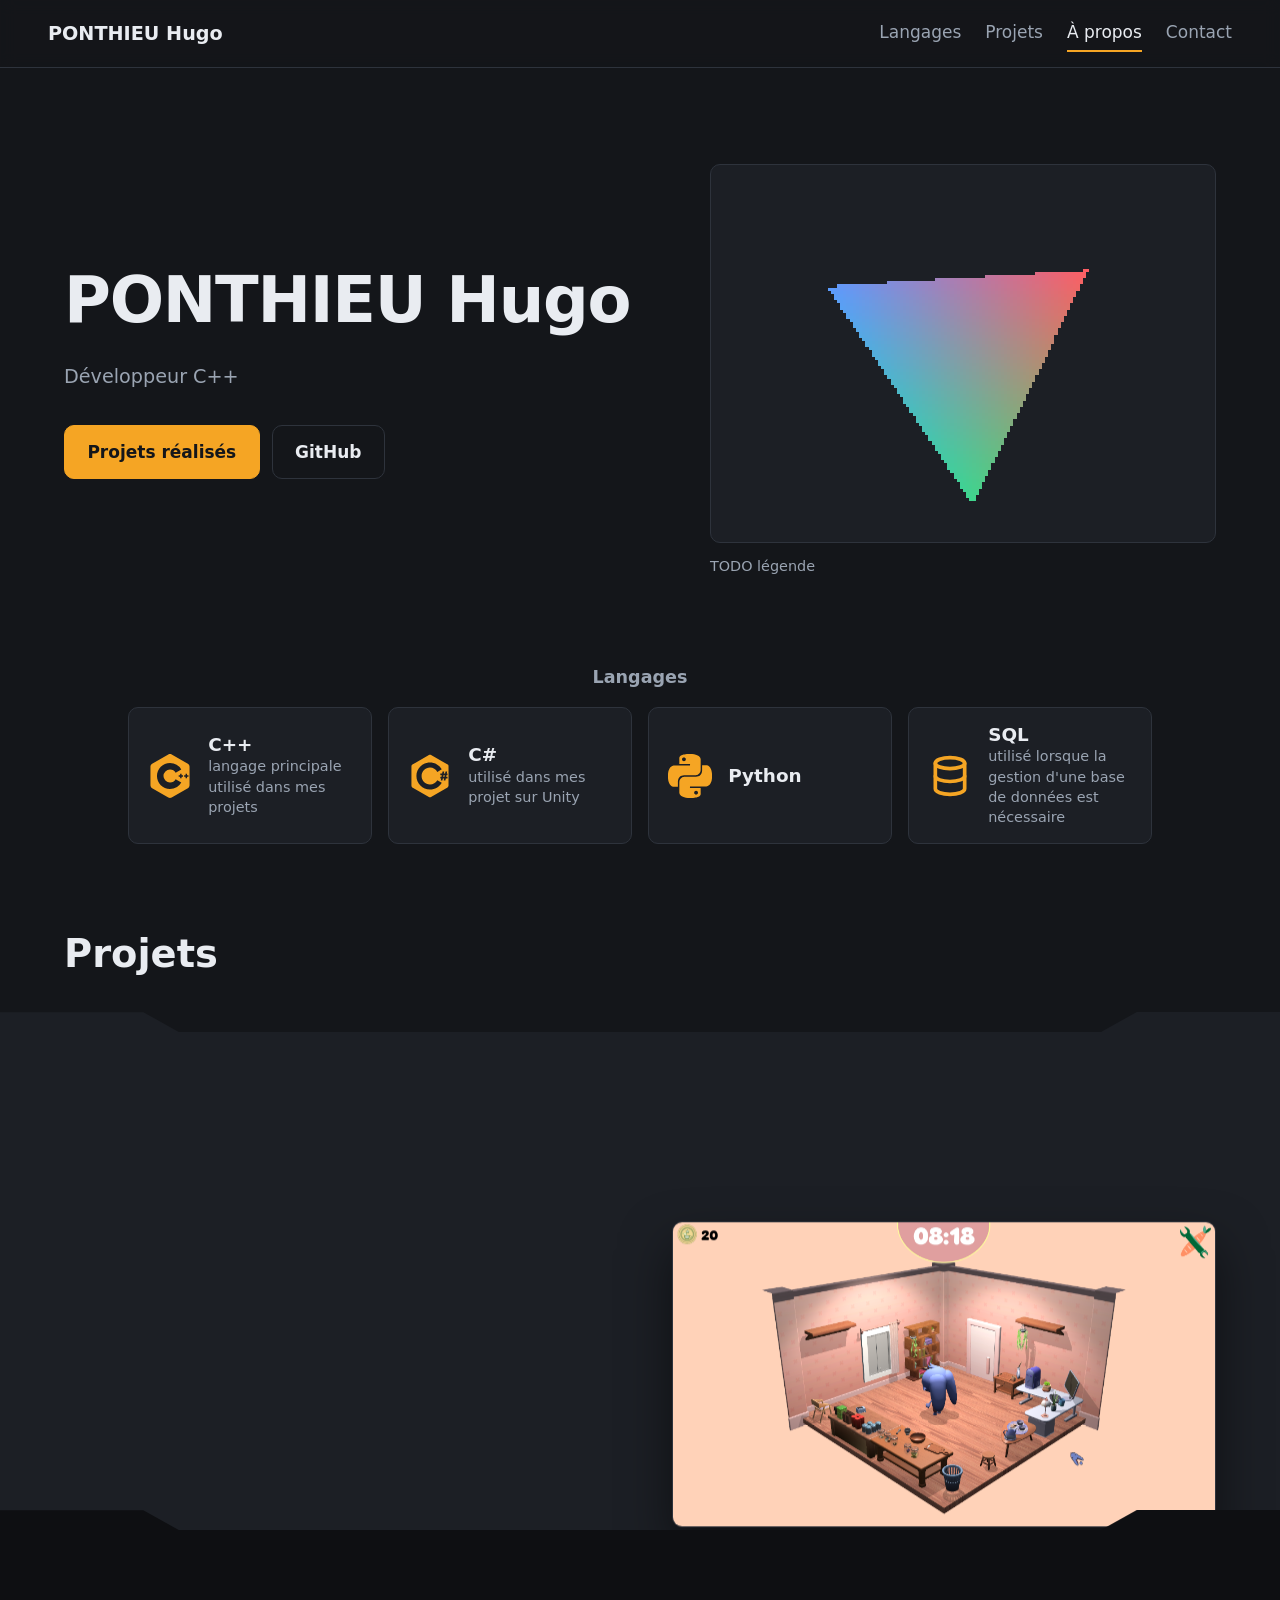
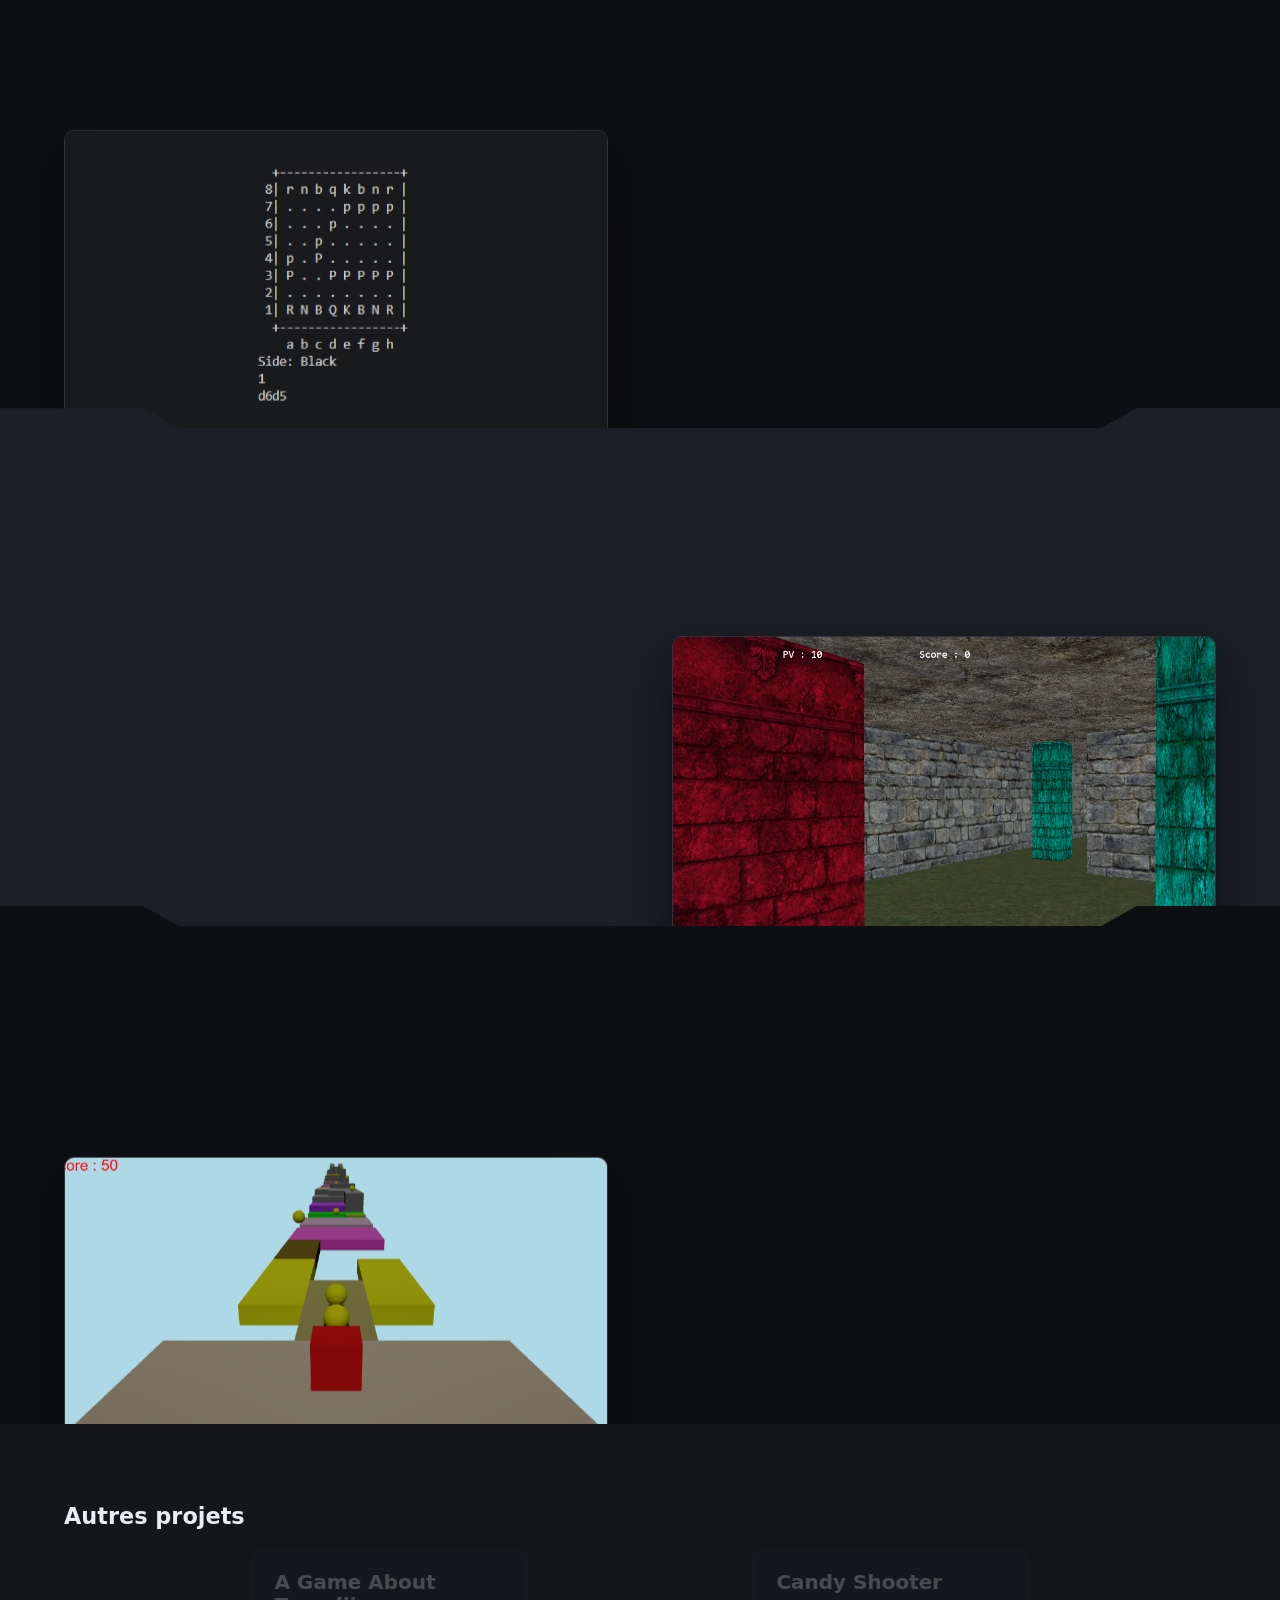
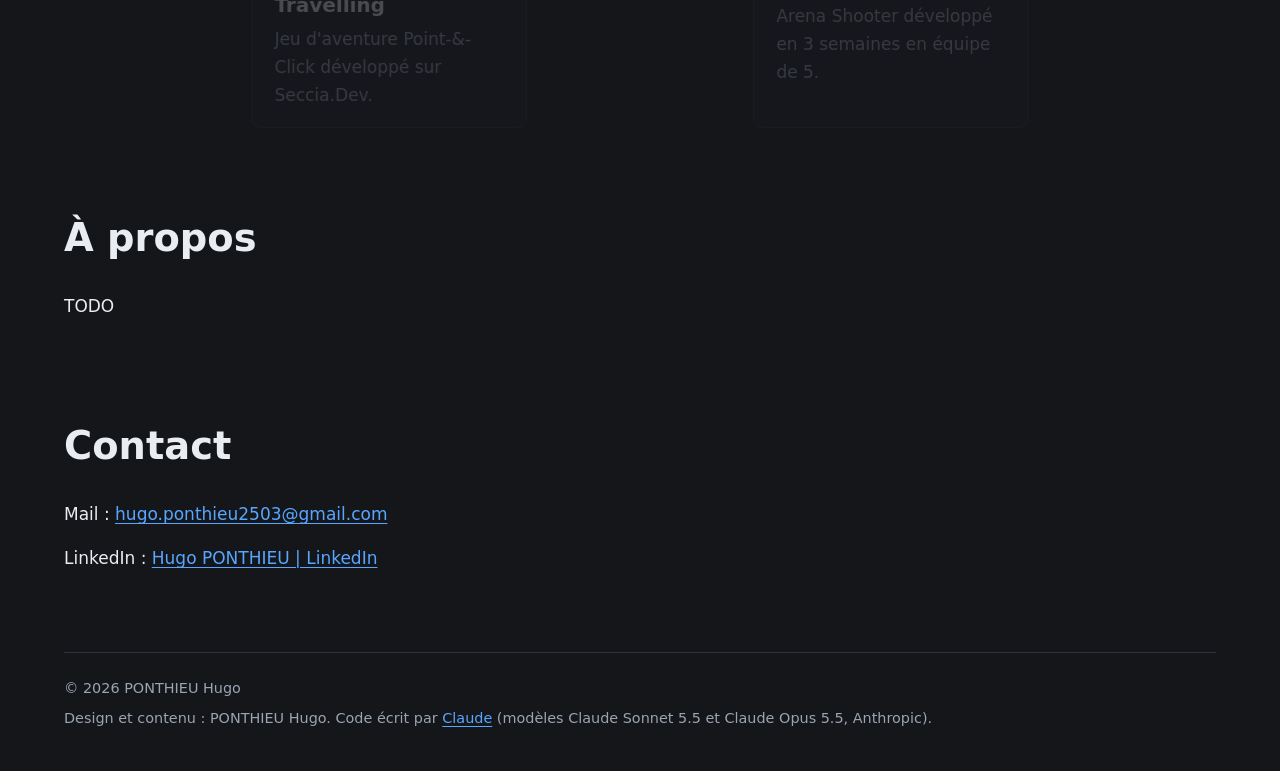
==== commit 40813dd0: "Add Chessy Page + Google Search verification" ====
--- a/index.html
+++ b/index.html
@@ -24,6 +24,9 @@
   <link rel="icon" href="images/favicon.svg" type="image/svg+xml">
   <link rel="stylesheet" href="css/style.css">
   <script src="js/main.js" defer></script>
+
+  <!-- Indexation Google Search -->
+  <meta name="google-site-verification" content="sKFoWBjxq46YjExqvP_A4njw6MPY3lOkcsXiXVO3Ztw" />
 </head>
 <body>
   <a class="skip-link" href="#contenu">Aller au contenu</a>
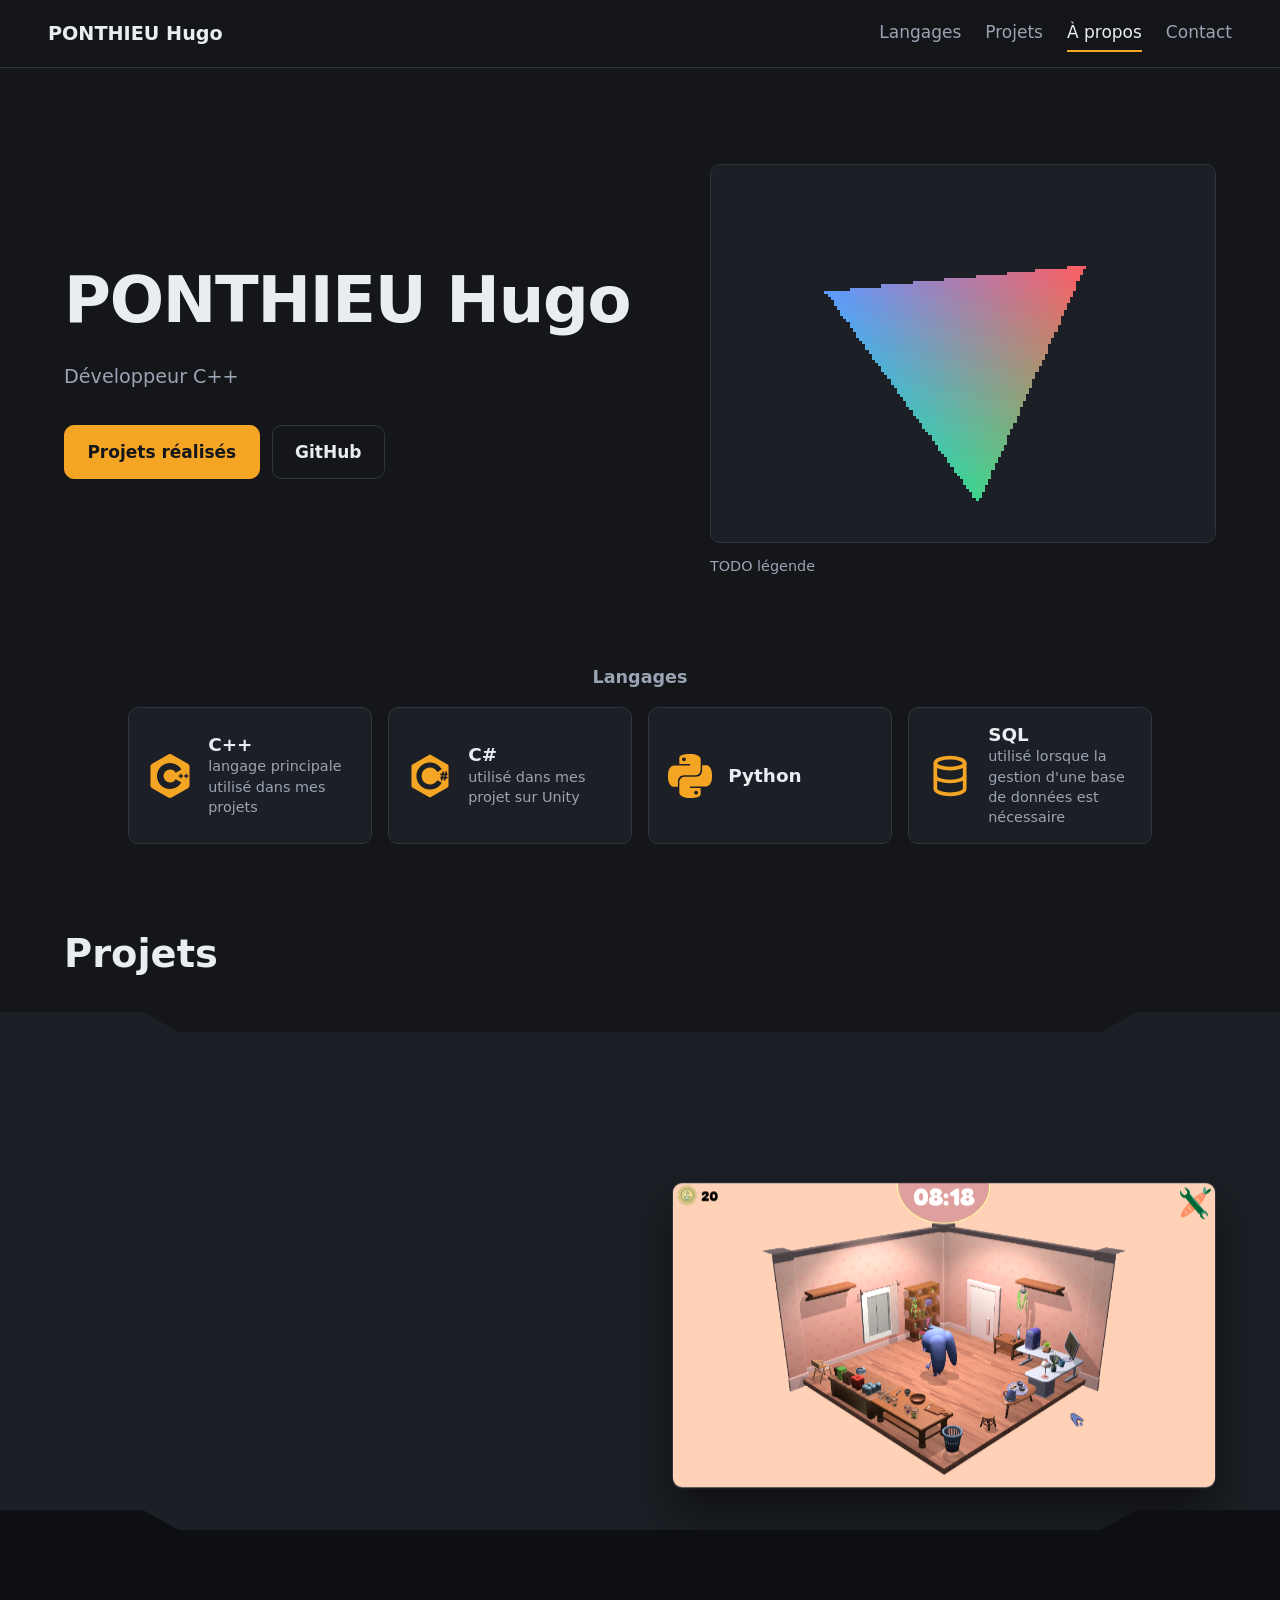
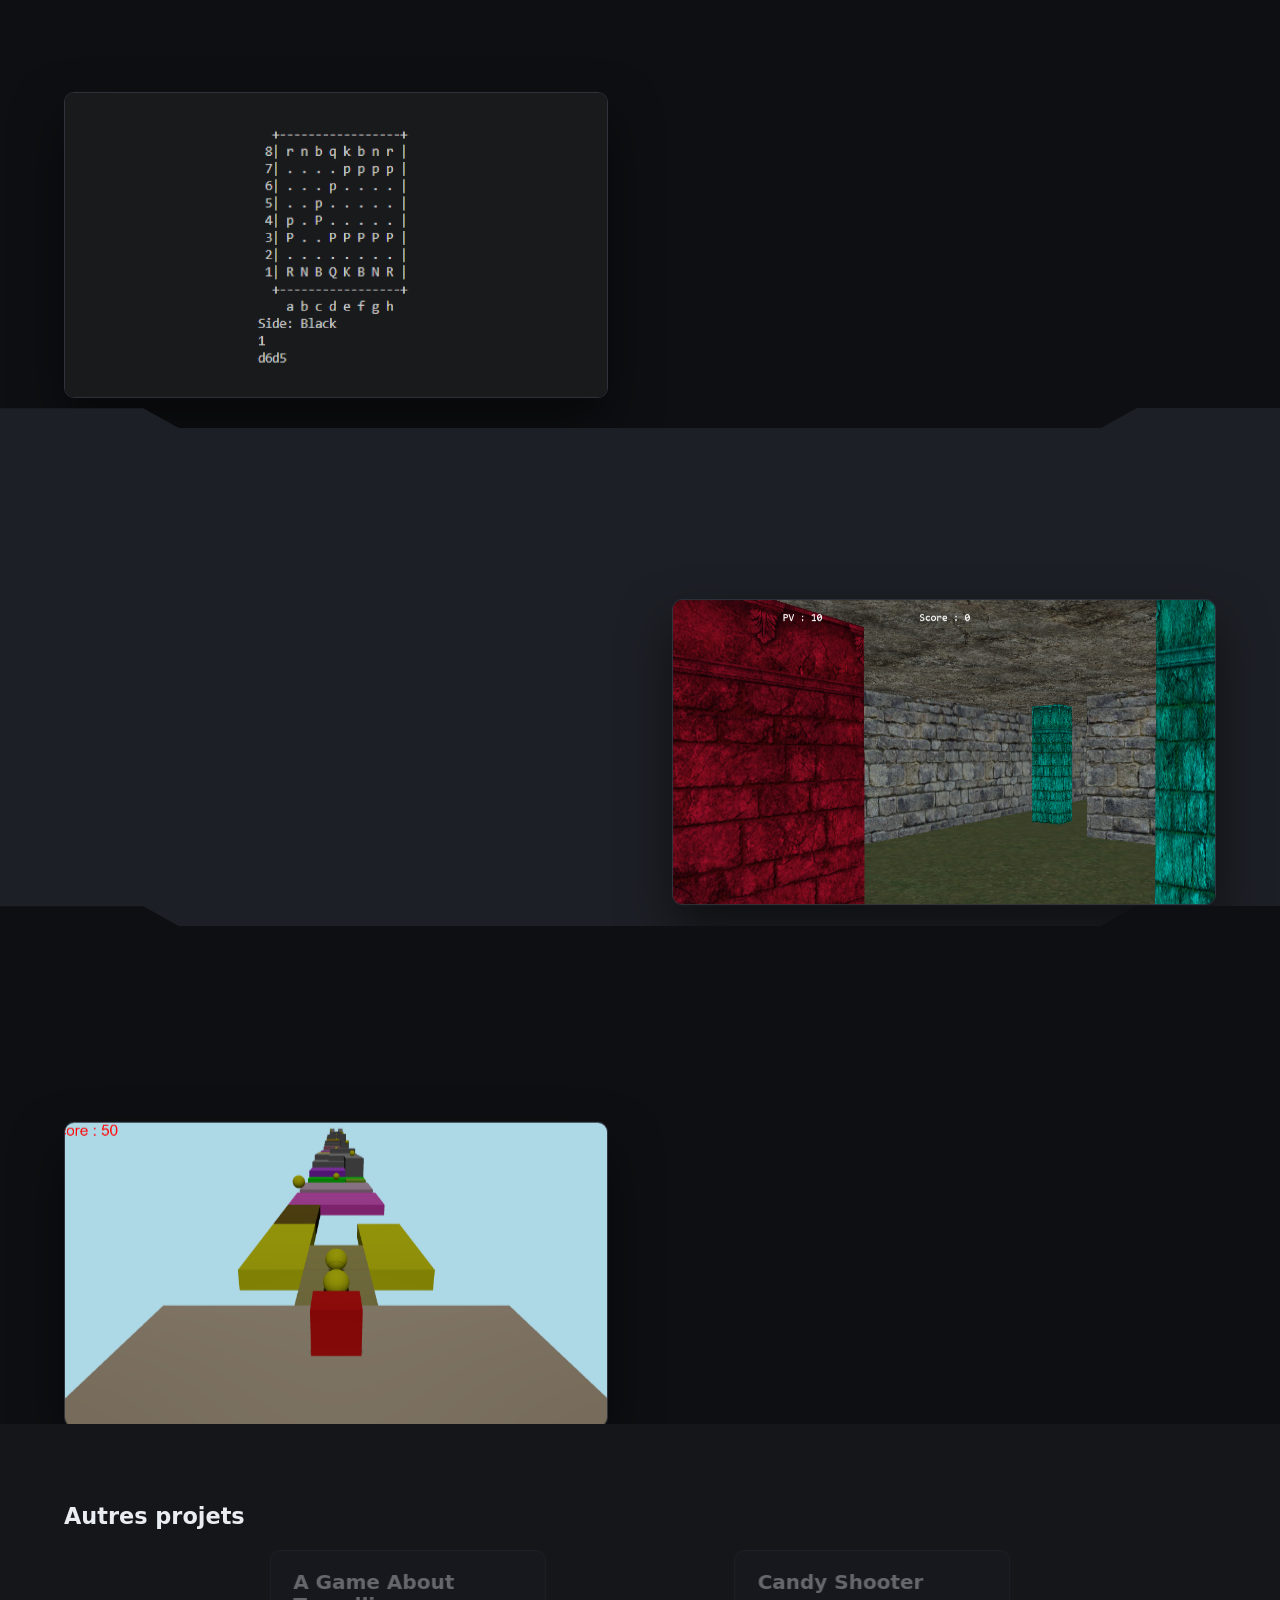
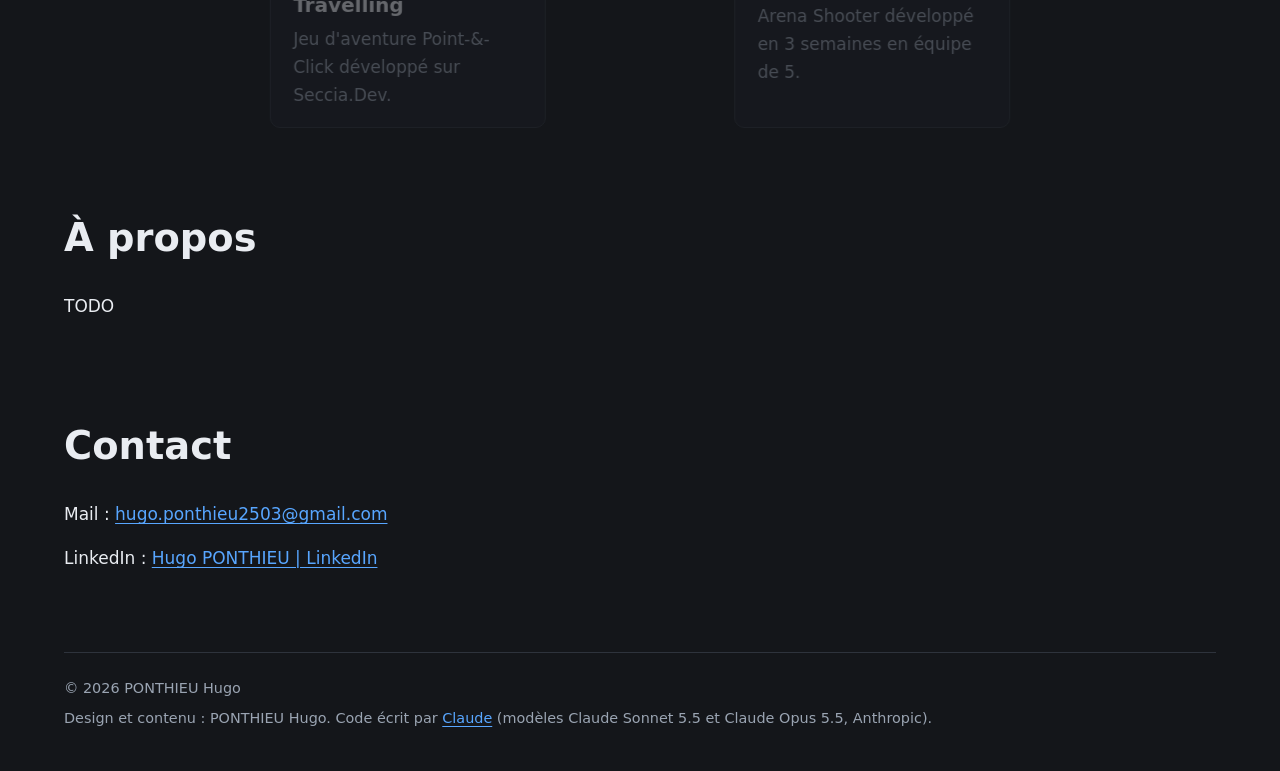
==== commit 615744e4: "Chessy out of WIP" ====
--- a/index.html
+++ b/index.html
@@ -126,7 +126,7 @@
         </article>
 
         <!-- Chessy (data-wip : badge "WIP" à côté du titre, à retirer une fois la page finie) -->
-        <article class="feature" data-wip>
+        <article class="feature">
           <div class="feature-inner">
             <div class="feature-body">
               <h3 class="feature-title">Chessy </h3>
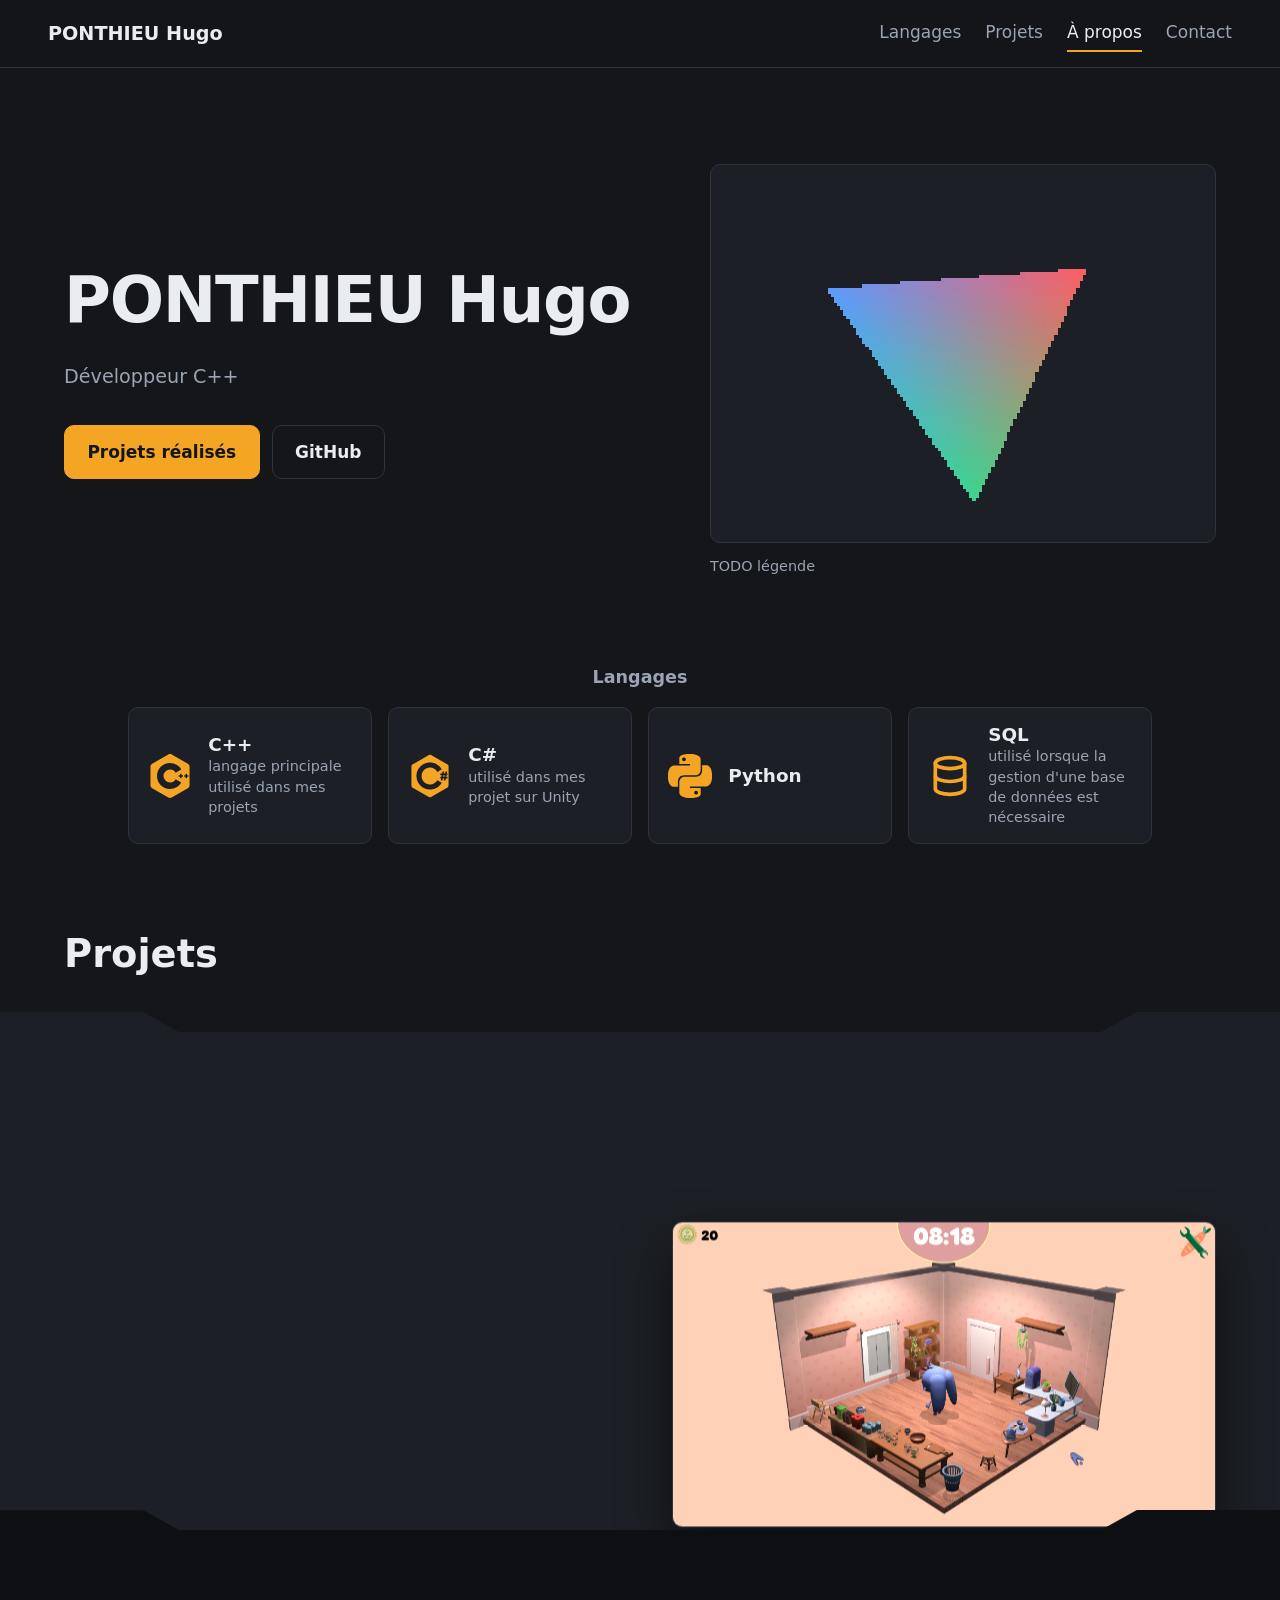
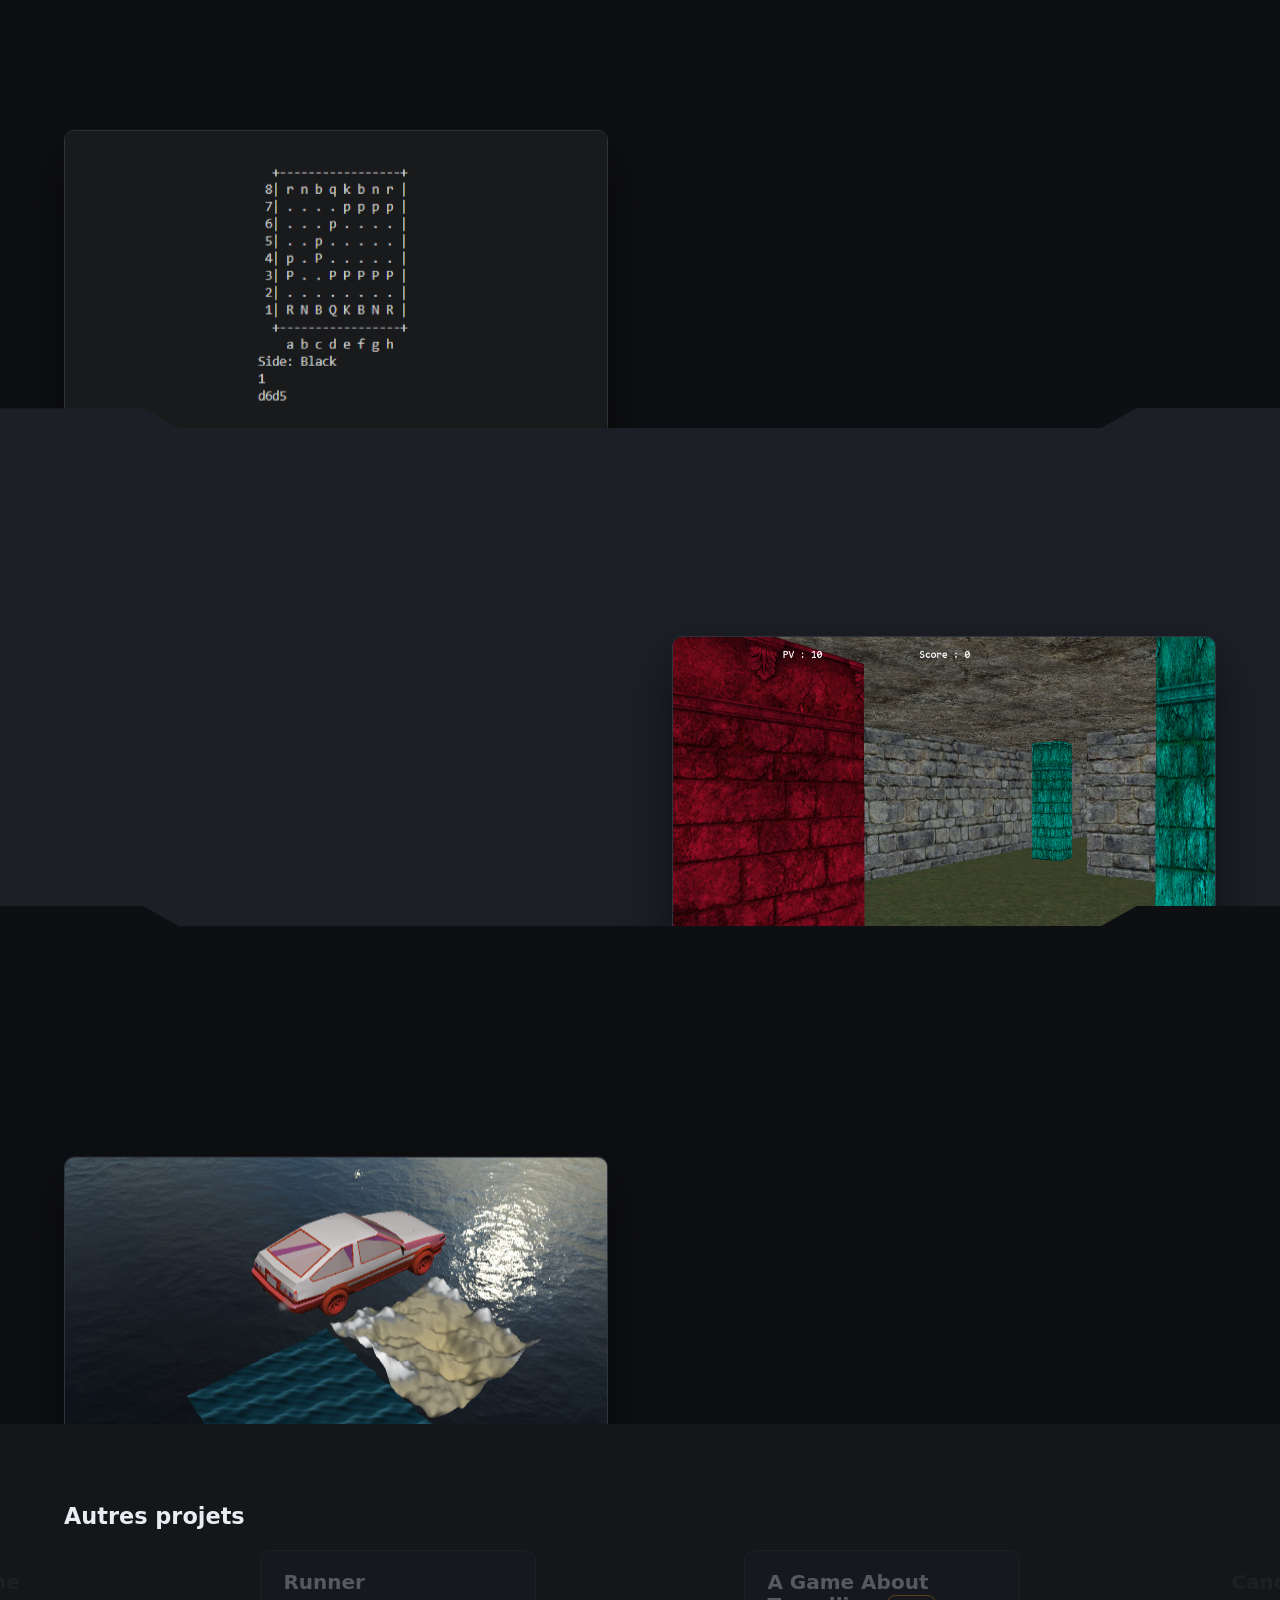
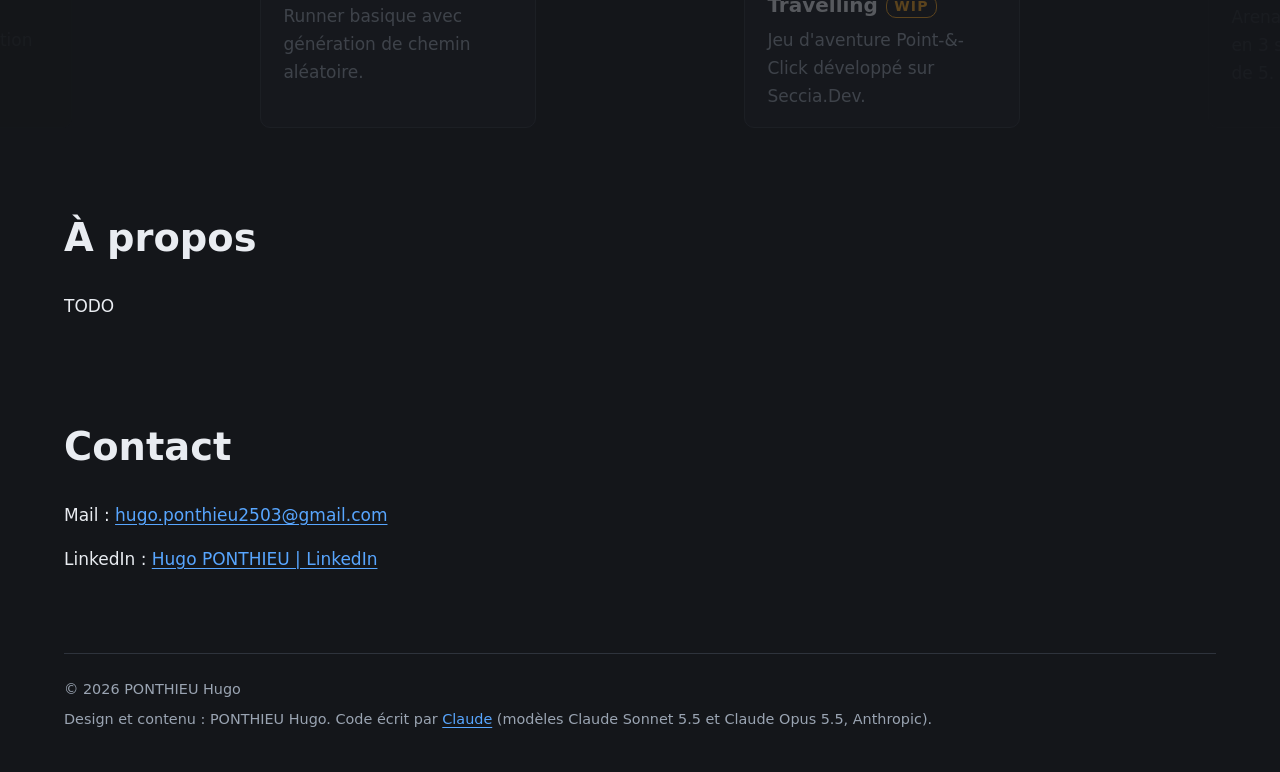
==== commit aa18815f: "Add CPU Engine" ====
--- a/index.html
+++ b/index.html
@@ -125,7 +125,7 @@
           </div>
         </article>
 
-        <!-- Chessy (data-wip : badge "WIP" à côté du titre, à retirer une fois la page finie) -->
+        <!-- Chessy -->
         <article class="feature">
           <div class="feature-inner">
             <div class="feature-body">
@@ -161,24 +161,23 @@
           </div>
         </article>
 
-        <!-- Runner -->
-        <article class="feature">
-          <div class="feature-inner">
-            <div class="feature-body">
-              <h3 class="feature-title">Runner</h3>
-              <p class="feature-text">Runner basique avec génération de chemin aléatoire</p>
-              <p class="feature-more"><a href="Projects/Runner/"><span aria-hidden="true">// </span>Voir le projet<span class="visually-hidden"> : Runner</span></a></p>
-            </div>
-            <div class="feature-media">
-              <span class="feature-flare" aria-hidden="true"></span>
-              <div class="feature-visual">
-                <img src="images/main_project/Runner.webp" width="1200" height="675" loading="lazy" decoding="async"
+        <!-- CPU-Engine -->
+        <article class="feature">
+          <div class="feature-inner">
+            <div class="feature-body">
+              <h3 class="feature-title">CPU Engine</h3>
+              <p class="feature-text">Moteur de rendu graphique 3D utilisant le CPU uniquement</p>
+              <p class="feature-more"><a href="Projects/CPU-Engine/"><span aria-hidden="true">// </span>Voir le projet<span class="visually-hidden"> : CPU Engine</span></a></p>
+            </div>
+            <div class="feature-media">
+              <span class="feature-flare" aria-hidden="true"></span>
+              <div class="feature-visual">
+                <img src="images/main_project/CPU-Engine.webp" width="1200" height="675" loading="lazy" decoding="async"
                      alt="TODO exemple de TODO">
               </div>
             </div>
           </div>
         </article>
-
       </div>
 
       <!-- Autres projets : grille de boxes, la dernière ligne incomplète est centrée.
@@ -186,12 +185,19 @@
            Pour en ajouter un : copie un <li class="card">. -->
       <h3 class="projects-subtitle">Autres projets</h3>
       <ul class="cards">
-        <!-- TODO: Find project to add in this section -->
+        <li class="card" data-wip>
+          <h4 class="card-title"><a href="Projects/HTN_AssetEngine/">HTN Asset Engine</a></h4>
+          <p class="card-text">Librairie de manipulation d'Archive et librairie d'image l'utilisant.</p>
+        </li>
         <li class="card">
+          <h4 class="card-title"><a href="Projects/Runner/">Runner</a></h4>
+          <p class="card-text">Runner basique avec génération de chemin aléatoire.</p>
+        </li>
+        <li class="card" data-wip>
           <h4 class="card-title"><a href="Projects/A_Game_About_Travelling/">A Game About Travelling</a></h4>
           <p class="card-text">Jeu d'aventure Point-&-Click développé sur Seccia.Dev.</p>
         </li>
-        <li class="card">
+        <li class="card" data-wip>
           <h4 class="card-title"><a href="Projects/Candy Shooter/">Candy Shooter</a></h4>
           <p class="card-text">Arena Shooter développé en 3 semaines en équipe de 5.</p>
         </li>
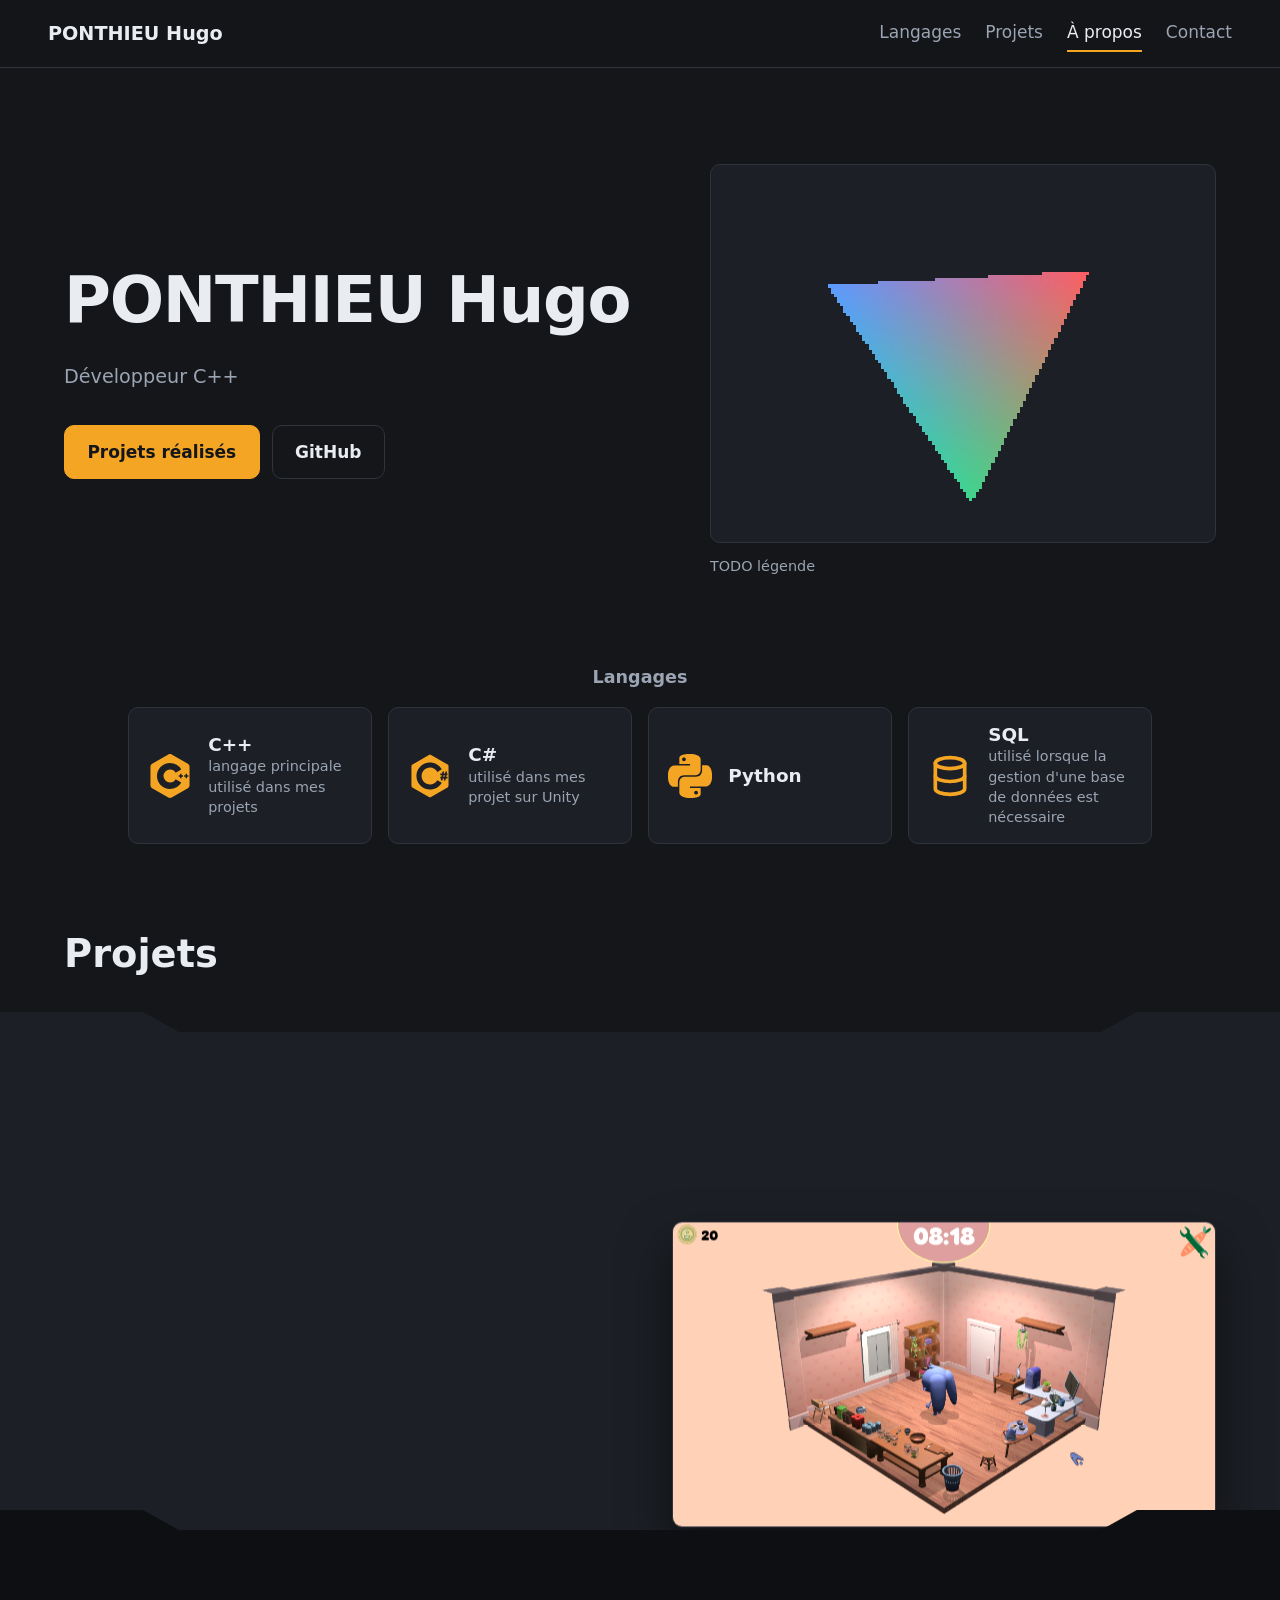
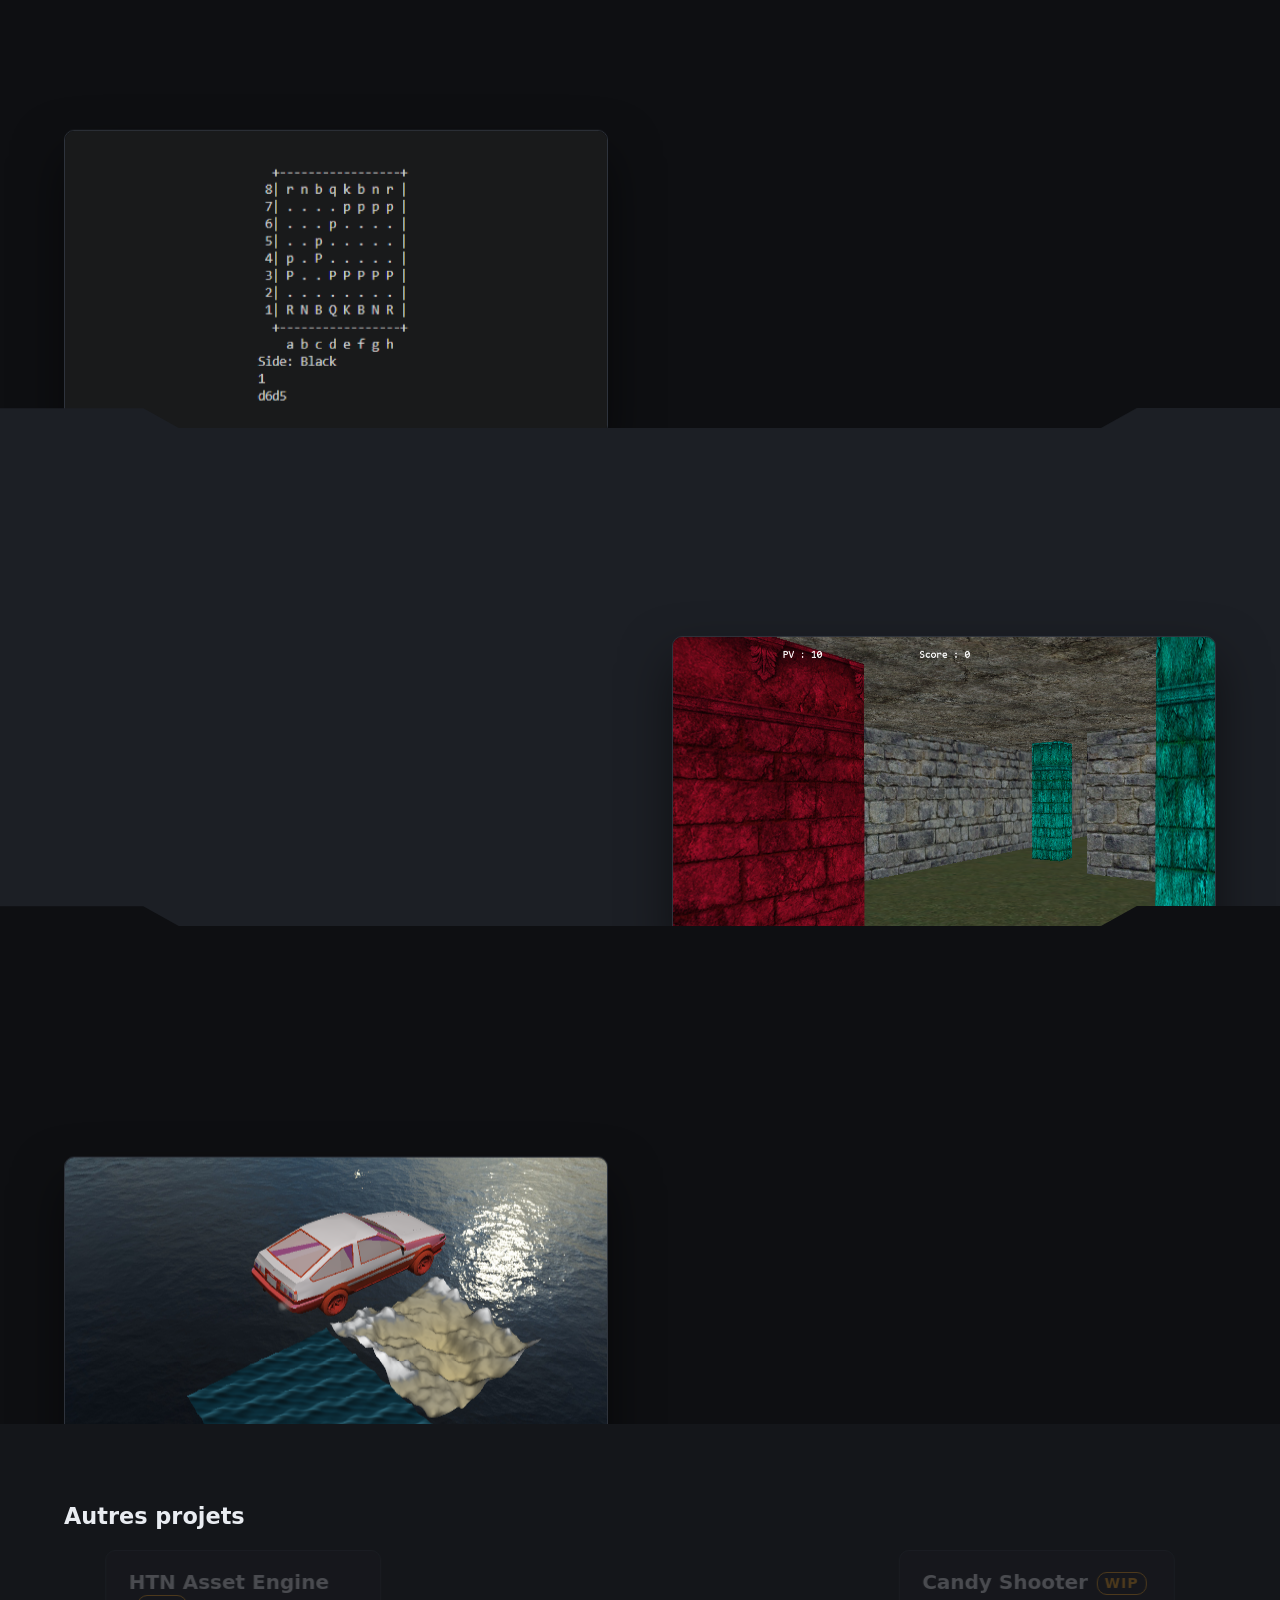
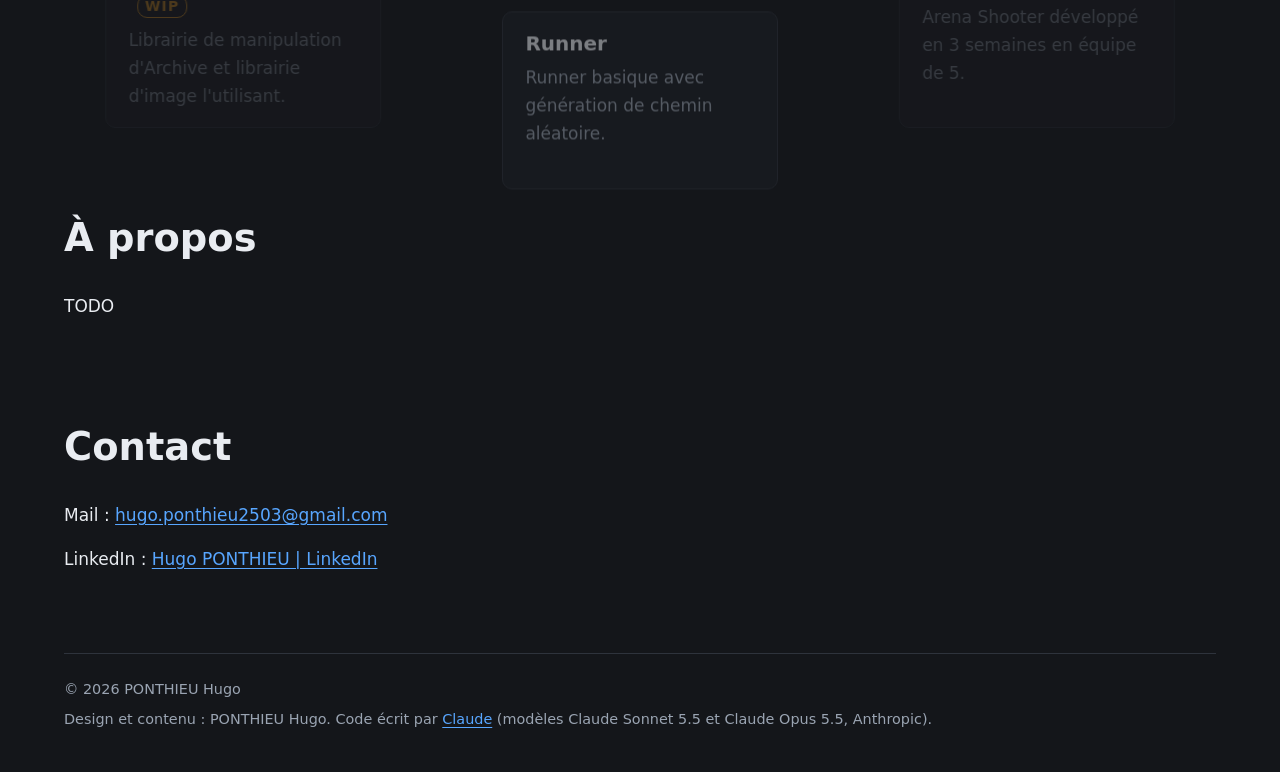
==== commit ec620265: "Remove A Game About Travelling + Add HTN Asset Engine" ====
--- a/index.html
+++ b/index.html
@@ -185,18 +185,17 @@
            Pour en ajouter un : copie un <li class="card">. -->
       <h3 class="projects-subtitle">Autres projets</h3>
       <ul class="cards">
+        <!-- HTN Asset Engine -->
         <li class="card" data-wip>
           <h4 class="card-title"><a href="Projects/HTN_AssetEngine/">HTN Asset Engine</a></h4>
           <p class="card-text">Librairie de manipulation d'Archive et librairie d'image l'utilisant.</p>
         </li>
+        <!-- Runner -->
         <li class="card">
           <h4 class="card-title"><a href="Projects/Runner/">Runner</a></h4>
           <p class="card-text">Runner basique avec génération de chemin aléatoire.</p>
         </li>
-        <li class="card" data-wip>
-          <h4 class="card-title"><a href="Projects/A_Game_About_Travelling/">A Game About Travelling</a></h4>
-          <p class="card-text">Jeu d'aventure Point-&-Click développé sur Seccia.Dev.</p>
-        </li>
+        <!-- Candy Shooter -->
         <li class="card" data-wip>
           <h4 class="card-title"><a href="Projects/Candy Shooter/">Candy Shooter</a></h4>
           <p class="card-text">Arena Shooter développé en 3 semaines en équipe de 5.</p>
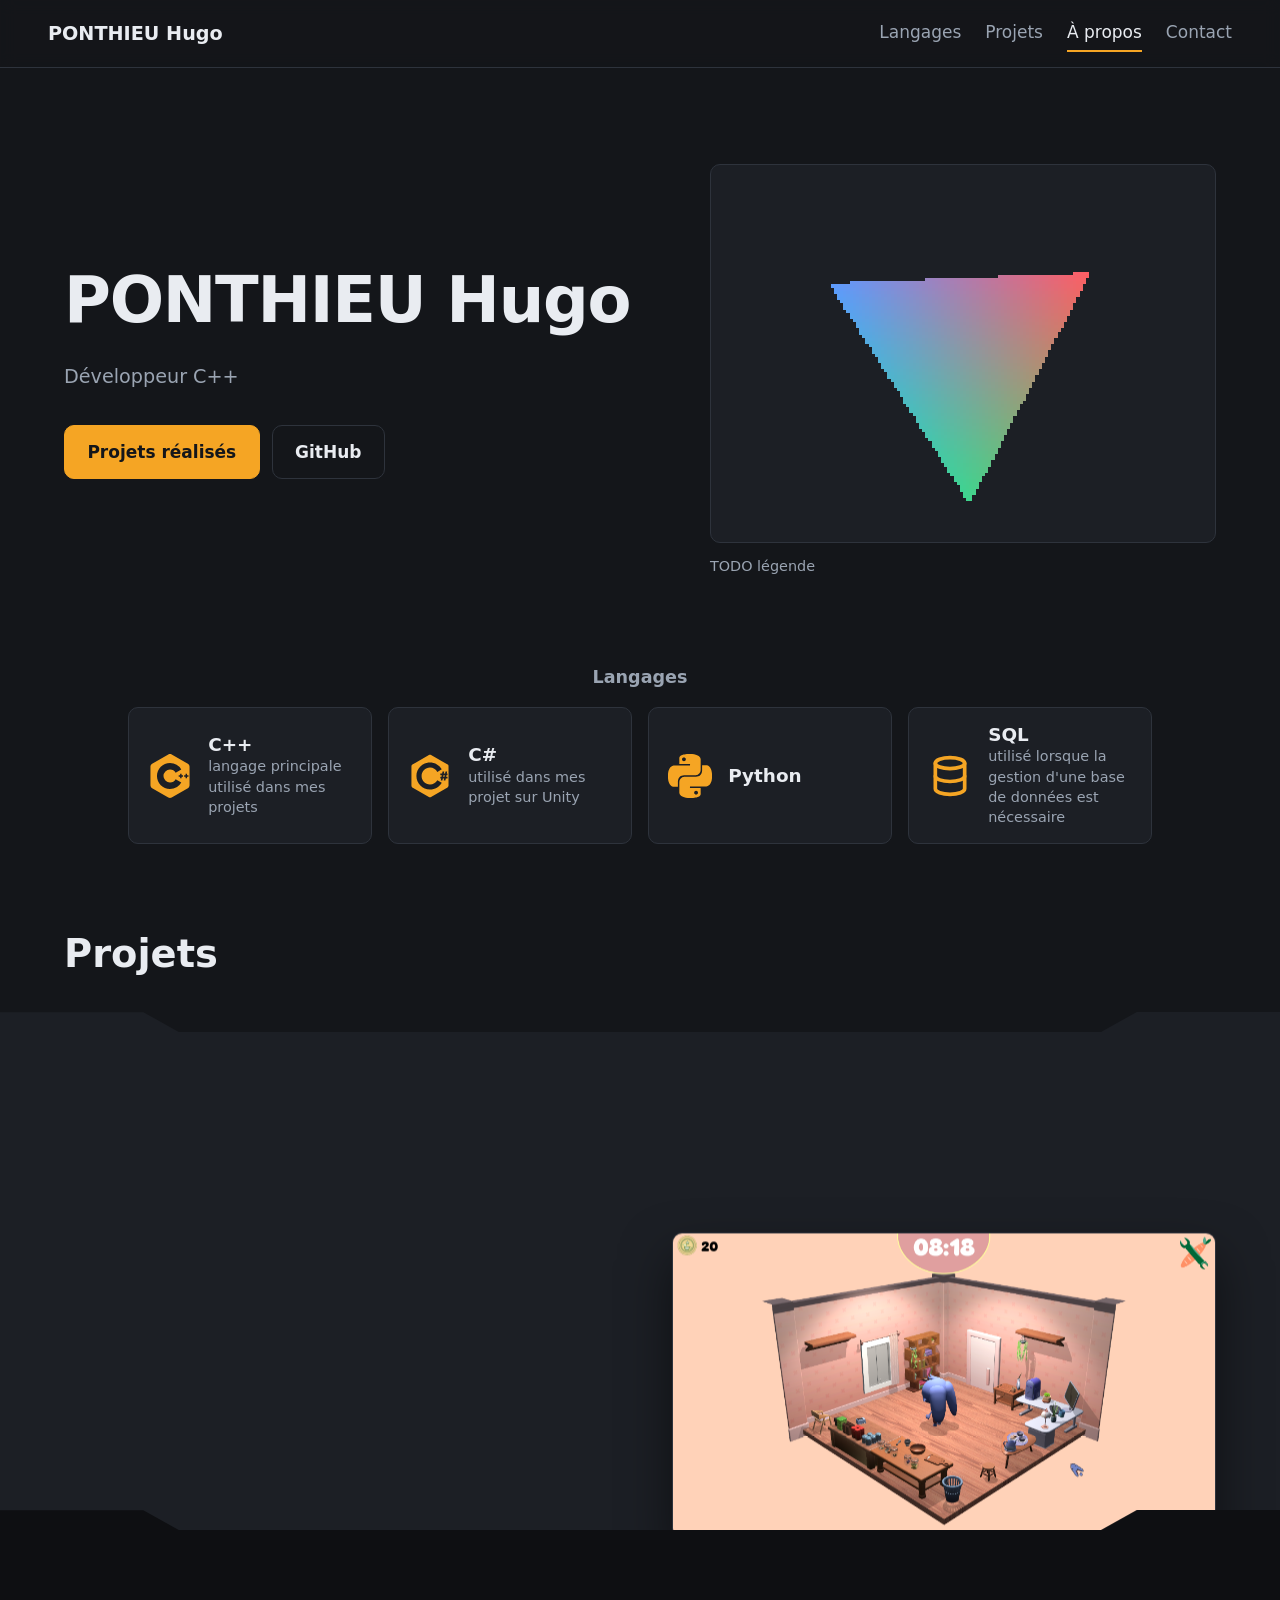
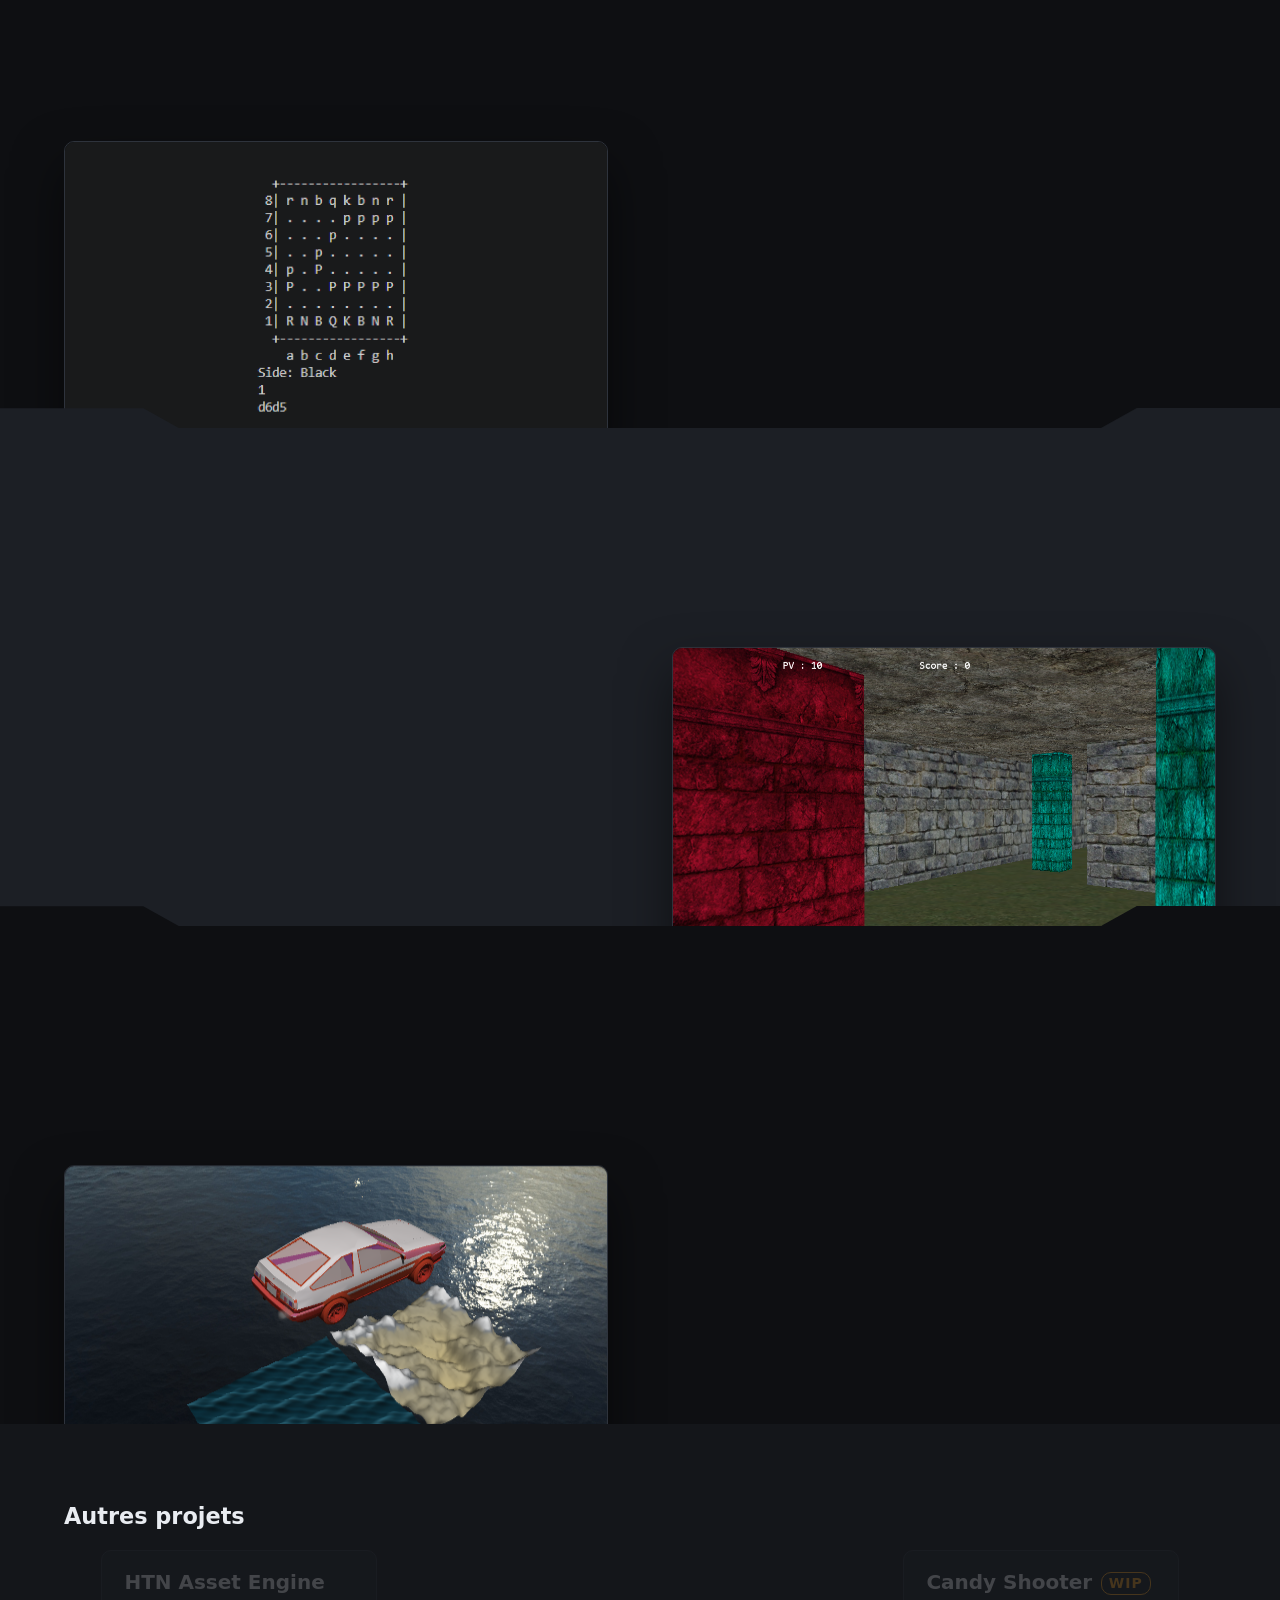
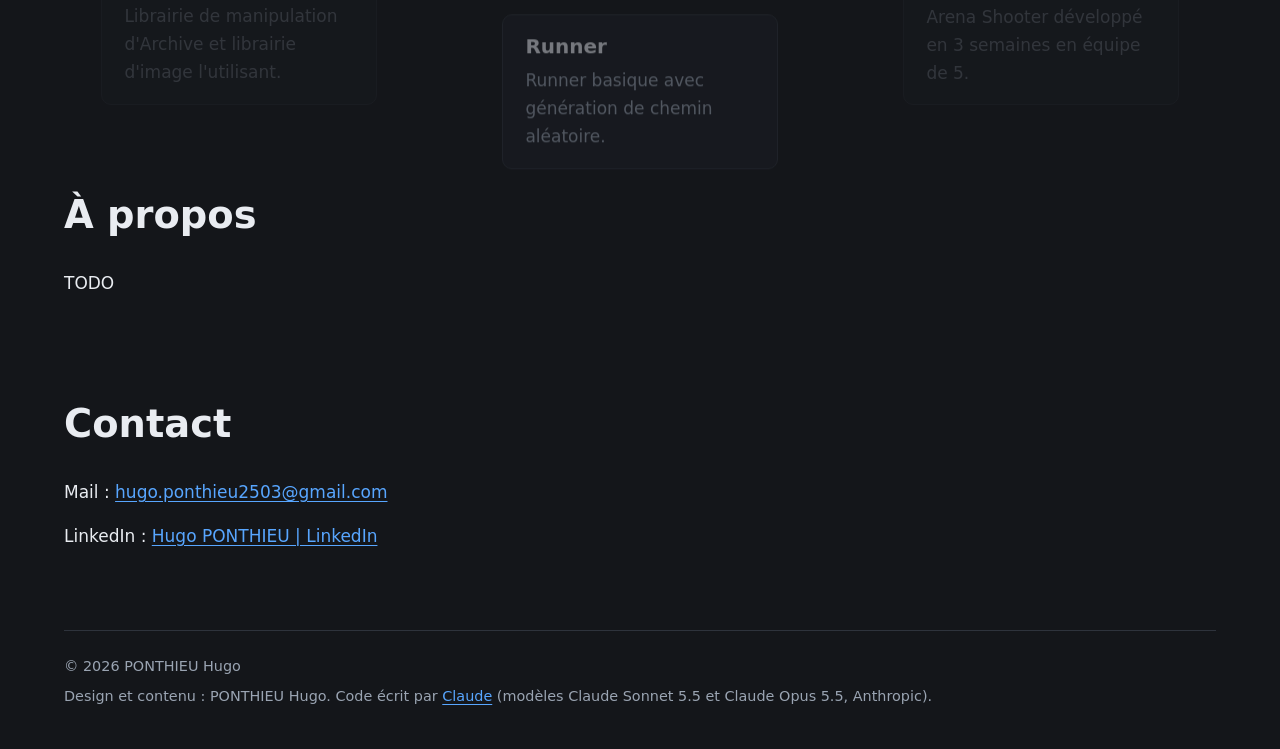
==== commit 16dd5aef: "Hot fix" ====
--- a/index.html
+++ b/index.html
@@ -186,7 +186,7 @@
       <h3 class="projects-subtitle">Autres projets</h3>
       <ul class="cards">
         <!-- HTN Asset Engine -->
-        <li class="card" data-wip>
+        <li class="card">
           <h4 class="card-title"><a href="Projects/HTN_AssetEngine/">HTN Asset Engine</a></h4>
           <p class="card-text">Librairie de manipulation d'Archive et librairie d'image l'utilisant.</p>
         </li>
